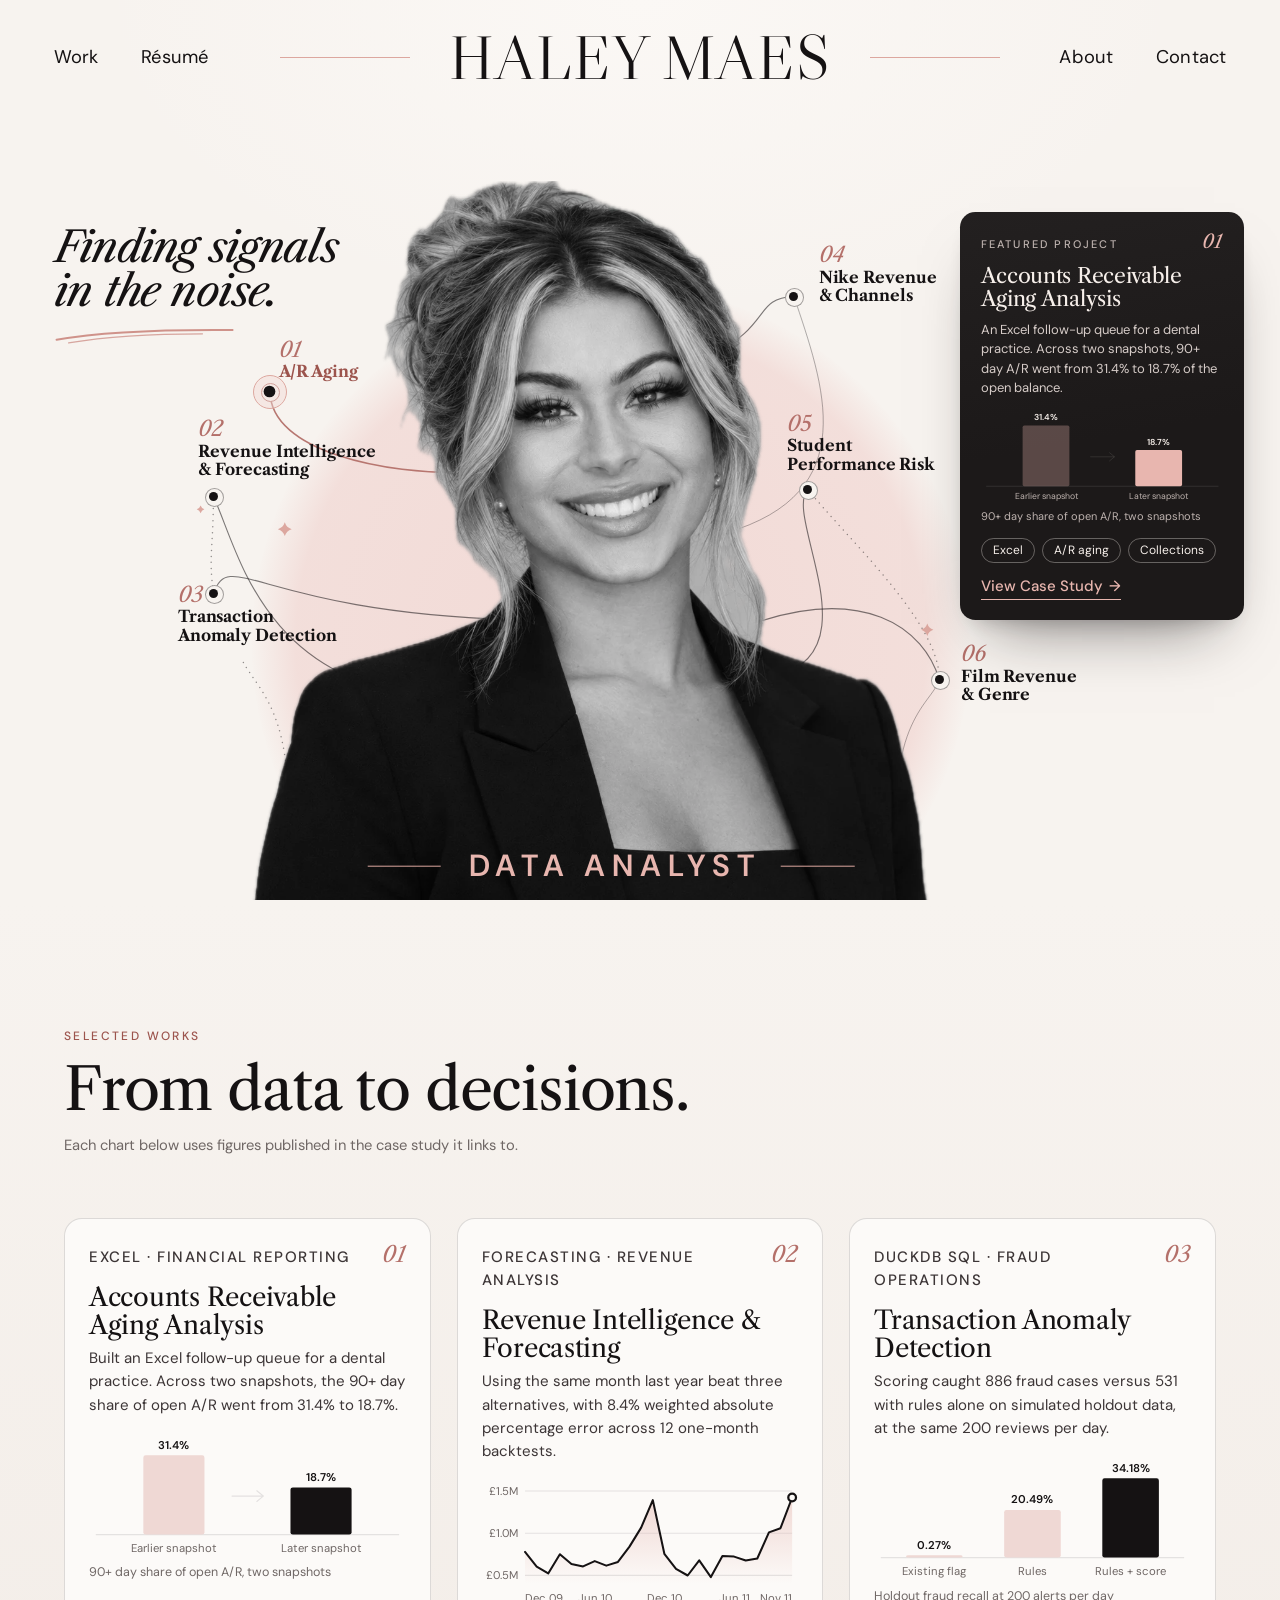
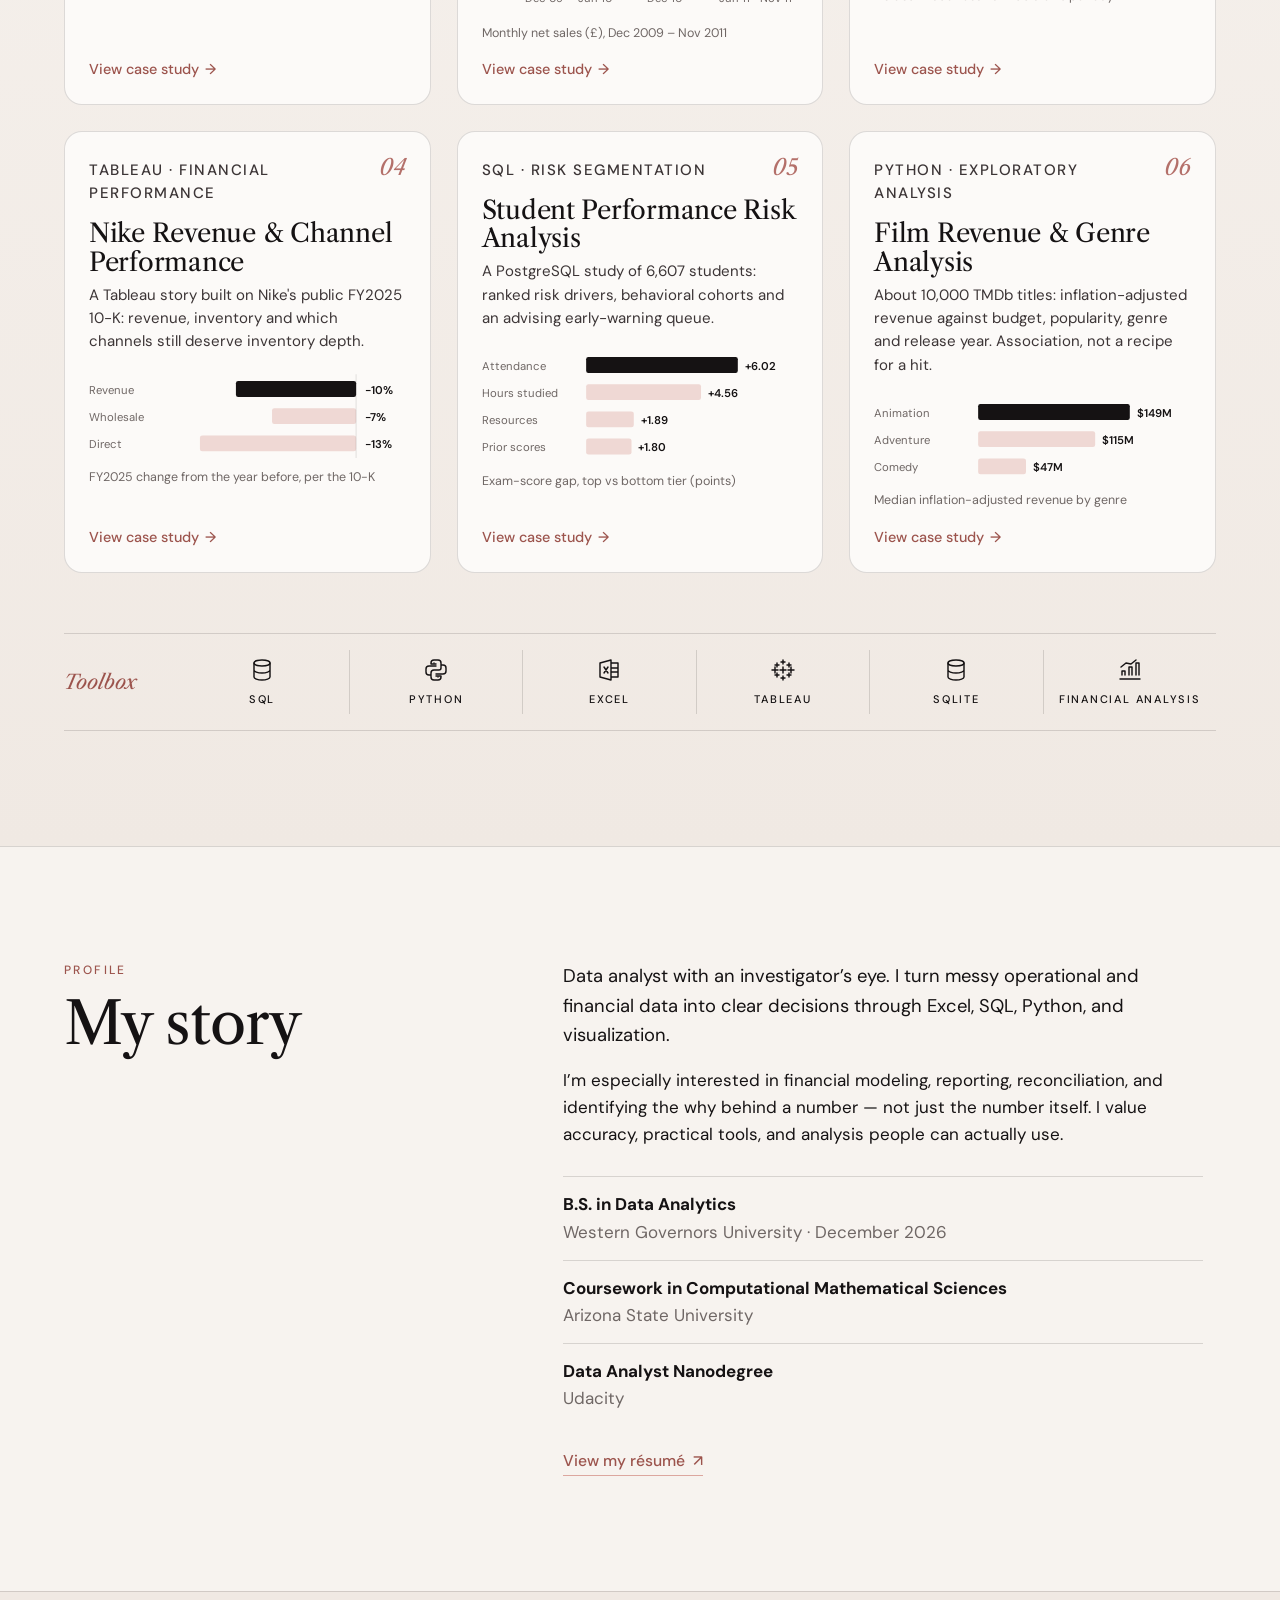
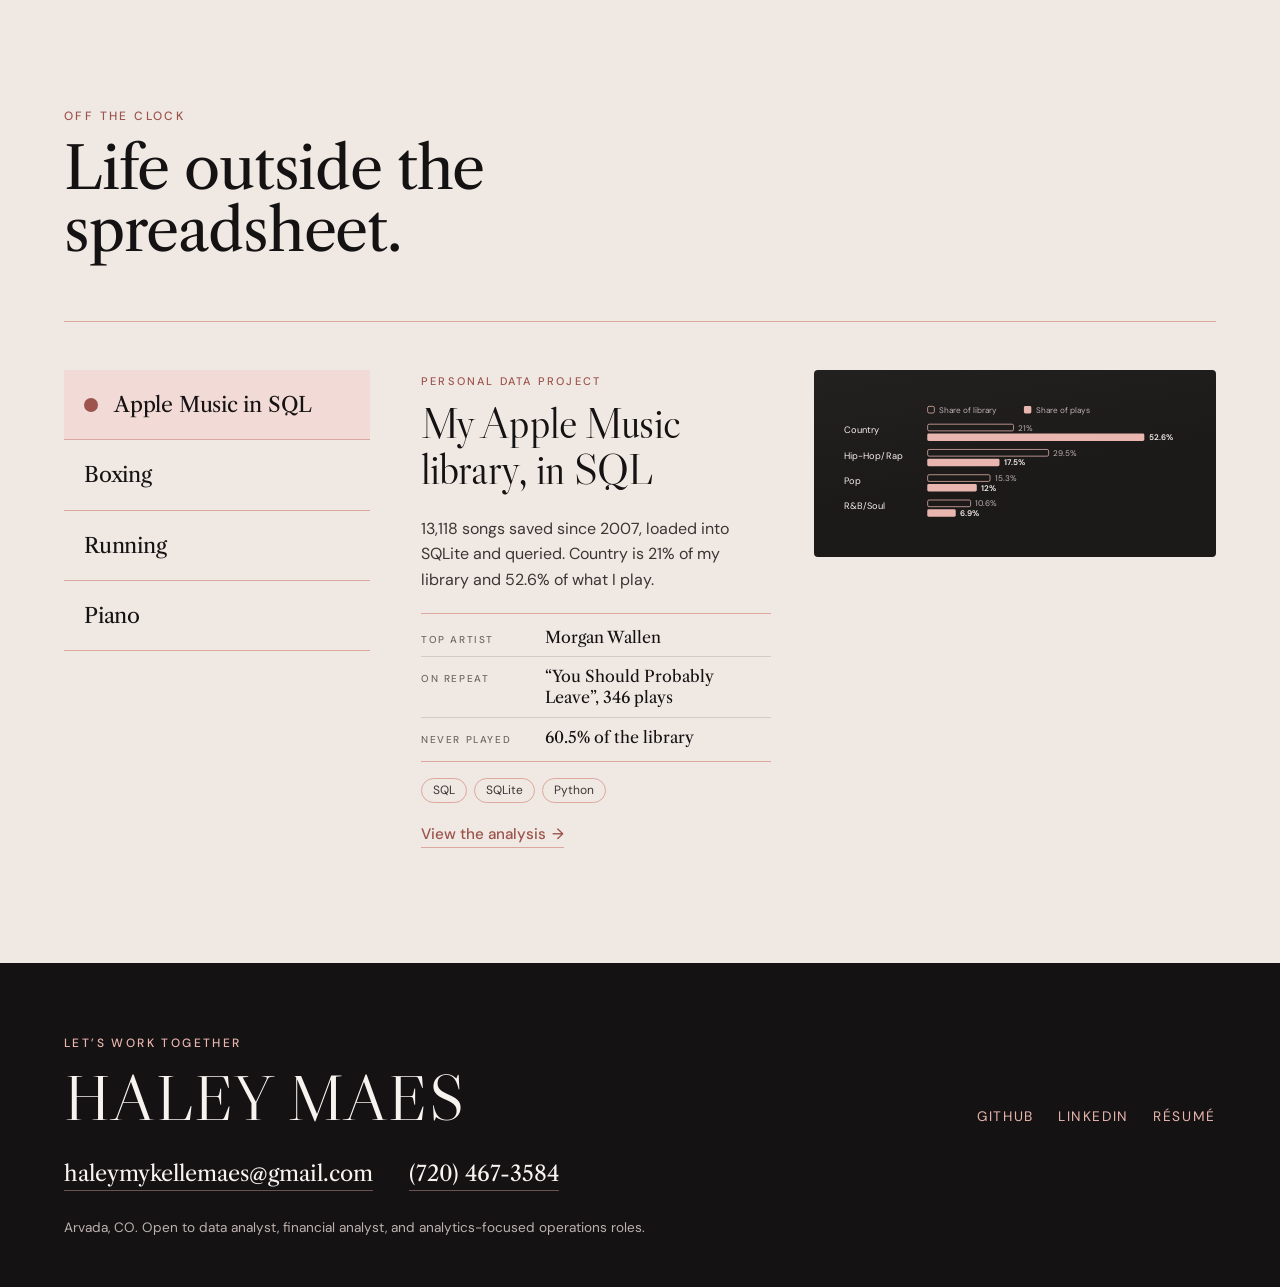
==== index.html @ 48a538aa "Renumber the case studies to match the Selected works order 01 A/R Aging, 02 Revenue Intelligence & " ====
<!DOCTYPE html>
<!-- Haley Maes — data analyst portfolio. -->
<html lang="en">
<head>
  <meta charset="utf-8" />
  <script>
    (function () {
      var root = document.documentElement;
      root.classList.add("js");
      try {
        var still = window.matchMedia("(prefers-reduced-motion: reduce)").matches;
        if (still || window.location.hash.length > 1) return;
        root.classList.add("orbit-intro");
        window.__orbitIntroFallback = window.setTimeout(function () { root.classList.remove("orbit-intro"); }, 3000);
      } catch (e) { /* no intro */ }
    })();
  </script>
  <meta name="viewport" content="width=device-width, initial-scale=1" />
  <title>Haley Maes | Data Analyst</title>
  <meta name="description" content="Haley Maes, data analyst. Six case studies in SQL, Python, Excel and Tableau: receivables, revenue forecasting, transaction anomalies, Nike channels, student risk and film revenue." />
  <meta name="theme-color" content="#F7F3EF" />
  <link rel="icon" href="assets/favicon.svg" type="image/svg+xml" />
  <link rel="icon" href="assets/favicon-32.png" sizes="32x32" type="image/png" />
  <link rel="apple-touch-icon" href="assets/apple-touch-icon.png" />
  <link rel="preconnect" href="https://fonts.googleapis.com" />
  <link rel="preconnect" href="https://fonts.gstatic.com" crossorigin />
  <link rel="stylesheet" href="https://fonts.googleapis.com/css2?family=DM+Sans:opsz,wght@9..40,400;9..40,500;9..40,600&family=Libre+Caslon+Display&family=Libre+Caslon+Text:ital,wght@0,400;0,700;1,400&display=swap" />
  <link rel="preload" as="image" href="assets/haley-headshot.webp" fetchpriority="high" />
  <link rel="stylesheet" href="orbit.css" />
</head>
<body class="orbit-page">
  <a class="skip" href="#work">Skip to work</a>

  <header class="hero" id="top" data-hero>
    <nav class="masthead" aria-label="Primary" data-intro="nav">
      <ul class="masthead__links">
        <li><a href="#work">Work</a></li>
        <li><a href="assets/Haley-Maes-Resume.pdf" target="_blank" rel="noopener">Résumé<span class="orbit-sr"> (PDF, opens in a new tab)</span></a></li>
      </ul>
      <span class="masthead__rule" aria-hidden="true"></span>
      <h1 class="masthead__name"><a href="#top">Haley Maes</a></h1>
      <span class="masthead__rule" aria-hidden="true"></span>
      <ul class="masthead__links masthead__links--end">
        <li><a href="#about">About</a></li>
        <li><a href="#contact">Contact</a></li>
      </ul>
    </nav>

    <p class="headline" data-intro="headline">
      <span>Finding signals</span>
      <span>in the noise.</span>
      <svg class="headline__swash" viewBox="0 0 240 28" aria-hidden="true" focusable="false">
        <path d="M2 21C52 12 118 7 236 8" />
        <path d="M18 25C78 15 140 13 196 13" />
      </svg>
    </p>

    <svg class="orbit-lines" data-orbit-lines aria-hidden="true" focusable="false"></svg>

    <div class="stage" data-stage>
      <span class="stage__disc" aria-hidden="true" data-intro="disc"></span>
      <img class="stage__portrait" src="assets/haley-headshot.webp" width="1114" height="1353" alt="Haley Maes, smiling, in a black blazer, black-and-white portrait" fetchpriority="high" decoding="async" data-intro="portrait" />
      <p class="stage__role" data-intro="role"><span aria-hidden="true"></span>Data Analyst<span aria-hidden="true"></span></p>
    </div>

    <section class="orbit" aria-label="Case studies" data-orbit>
      <p class="orbit__head" aria-hidden="true">Six case studies</p>
      <ol class="orbit__nodes" data-orbit-nodes></ol>
      <article class="card" id="orbit-card" data-card aria-labelledby="orbit-card-title" data-intro="card"></article>
      <p class="orbit-sr" role="status" data-orbit-status></p>
    </section>
  </header>

  <main>
    <section class="work" id="work" aria-labelledby="work-title">
      <div class="wrap">
        <header class="section-head">
          <p class="eyebrow">Selected works</p>
          <h2 id="work-title">From data to decisions.</h2>
          <p class="section-note">Each chart below uses figures published in the case study it links to.</p>
        </header>
        <ol class="work-grid" data-work></ol>
        <div class="toolbox">
          <p class="toolbox__label" id="toolbox-title">Toolbox</p>
          <ul class="toolbox__list" aria-labelledby="toolbox-title">
          <li><svg viewBox="0 0 24 24" aria-hidden="true"><ellipse cx="12" cy="5" rx="8" ry="3"/><path d="M4 5v14c0 1.65 3.6 3 8 3s8-1.35 8-3V5M4 12c0 1.65 3.6 3 8 3s8-1.35 8-3"/></svg><span>SQL</span></li>
          <li><svg viewBox="0 0 24 24" aria-hidden="true"><path d="M12 6H7V5a3 3 0 0 1 3-3h4a3 3 0 0 1 3 3v5a2 2 0 0 1-2 2h-5a3 3 0 0 0-3 3v2H5a3 3 0 0 1-3-3v-3a3 3 0 0 1 3-3h7m0 10h5v1a3 3 0 0 1-3 3h-4a3 3 0 0 1-3-3v-4m10-8h2a3 3 0 0 1 3 3v3a3 3 0 0 1-3 3h-7"/><path d="M10 5h.01M14 19h.01"/></svg><span>Python</span></li>
          <li><svg viewBox="0 0 24 24" aria-hidden="true"><path d="M3 5l11-3v20L3 19zM14 5h7v14h-7M14 10h7m-7 4h7M7 9l4 6m0-6-4 6"/></svg><span>Excel</span></li>
          <li><svg viewBox="0 0 24 24" aria-hidden="true"><path d="M12 2v4m-2-2h4m-2 5v6m-3-3h6m-3 6v4m-2-2h4M4 9v6m-3-3h6m13-3v6m-3-3h6M6 5v4M4 7h4m10-2v4m-2-2h4M6 15v4m-2-2h4m10-2v4m-2-2h4"/></svg><span>Tableau</span></li>
          <li><svg viewBox="0 0 24 24" aria-hidden="true"><ellipse cx="12" cy="5" rx="8" ry="3"/><path d="M4 5v14c0 1.65 3.6 3 8 3s8-1.35 8-3V5M4 12c0 1.65 3.6 3 8 3s8-1.35 8-3"/></svg><span>SQLite</span></li>
          <li><svg viewBox="0 0 24 24" aria-hidden="true"><path d="M2 21h20M4 17v-4h3v4m4 0V9h3v8m4 0V5h3v12M3 9l5-4 5 1 5-4"/></svg><span>Financial Analysis</span></li>
          </ul>
        </div>
      </div>
    </section>

    <section class="about" id="about" aria-labelledby="about-title">
      <div class="wrap about__grid">
        <div>
          <p class="eyebrow">Profile</p>
          <h2 id="about-title">My story</h2>
        </div>
        <div class="prose">
          <p class="lede">Data analyst with an investigator’s eye. I turn messy operational and financial data into clear decisions through Excel, SQL, Python, and visualization.</p>
          <p>I’m especially interested in financial modeling, reporting, reconciliation, and identifying the why behind a number — not just the number itself. I value accuracy, practical tools, and analysis people can actually use.</p>
          <ul class="edu">
            <li><strong>B.S. in Data Analytics</strong><span>Western Governors University · December 2026</span></li>
            <li><strong>Coursework in Computational Mathematical Sciences</strong><span>Arizona State University</span></li>
            <li><strong>Data Analyst Nanodegree</strong><span>Udacity</span></li>
          </ul>
          <a class="resume-link" href="assets/Haley-Maes-Resume.pdf" target="_blank" rel="noopener">View my résumé <span aria-hidden="true">↗</span><span class="orbit-sr"> (PDF, opens in a new tab)</span></a>
        </div>
      </div>
    </section>
    <section class="clock" id="off-the-clock" aria-labelledby="clock-title">
      <div class="wrap">
        <header class="section-head">
          <p class="eyebrow">Off the clock</p>
          <h2 id="clock-title">Life outside the spreadsheet.</h2>
        </header>
        <!-- Off the clock: the list on the left picks the panel (text in the middle, picture on the right); off-the-clock.js.
             Without JavaScript the list is hidden and all four panels show in turn. -->
        <div class="otc" data-otc>
          <div class="otc__tabs" role="tablist" aria-label="Off the clock" aria-orientation="vertical">
            <button class="otc__tab" type="button" role="tab" id="otc-tab-music" aria-controls="otc-music" aria-selected="true">Apple Music in SQL</button>
            <button class="otc__tab" type="button" role="tab" id="otc-tab-boxing" aria-controls="otc-boxing" aria-selected="false" tabindex="-1">Boxing</button>
            <button class="otc__tab" type="button" role="tab" id="otc-tab-running" aria-controls="otc-running" aria-selected="false" tabindex="-1">Running</button>
            <button class="otc__tab" type="button" role="tab" id="otc-tab-piano" aria-controls="otc-piano" aria-selected="false" tabindex="-1">Piano</button>
          </div>

          <!-- The Apple Music project: figures from music/music-data.js, drawn by music/music.js. -->
          <section class="otc__panel is-active" id="otc-music" role="tabpanel" aria-labelledby="otc-tab-music" data-music-card>
            <div class="otc__text">
              <p class="otc__kicker">Personal data project</p>
              <h3 class="otc__title otc__title--long">My Apple Music library, in SQL</h3>
              <p class="otc__body otc__body--small" data-music-desc></p>
              <dl class="otc__stats" data-music-stats></dl>
              <ul class="otc__tools" aria-label="Tools"><li>SQL</li><li>SQLite</li><li>Python</li></ul>
              <a class="otc__link" href="music/">View the analysis<span aria-hidden="true">→</span></a>
            </div>
            <figure class="otc__media otc__media--chart viz" data-music-chart></figure>
          </section>

          <section class="otc__panel" id="otc-boxing" role="tabpanel" aria-labelledby="otc-tab-boxing" tabindex="0">
            <div class="otc__text">
              <h3 class="otc__title">Boxing</h3>
              <p class="otc__body">I started boxing on weekends with my godfather. It took me a while to get into it, and the pink gloves may have had something to do with why I fell in love with it.</p>
            </div>
            <div class="otc__media"><img src="assets/off-the-clock/gloves.webp" width="630" height="640" alt="A pair of hot-pink boxing gloves" loading="lazy" decoding="async" /></div>
          </section>

          <section class="otc__panel" id="otc-running" role="tabpanel" aria-labelledby="otc-tab-running" tabindex="0">
            <div class="otc__text">
              <h3 class="otc__title">Running</h3>
              <p class="otc__body">I ran track in high school and took up long-distance running this summer. A pair of very pink running shoes gave me a little extra motivation to get out the door.</p>
            </div>
            <div class="otc__media"><img src="assets/off-the-clock/shoes.webp" width="900" height="467" alt="A hot-pink running shoe" loading="lazy" decoding="async" /></div>
          </section>

          <section class="otc__panel" id="otc-piano" role="tabpanel" aria-labelledby="otc-tab-piano" tabindex="0">
            <div class="otc__text">
              <h3 class="otc__title">Piano</h3>
              <p class="otc__body">I learned piano by ear as a kid. Now I’m back at the keys, learning to read sheet music one measure at a time.</p>
            </div>
            <div class="otc__media otc__media--icon"><svg class="piano" viewBox="0 0 162 100" aria-hidden="true" focusable="false"><rect class="piano__case" x="0" y="0" width="162" height="13" rx="3"/><rect class="piano__felt" x="1" y="10.5" width="160" height="2.5"/><rect class="key key--w" x="1" y="12" width="20" height="86" rx="2.5"/><rect class="key key--w" x="21" y="12" width="20" height="86" rx="2.5"/><rect class="key key--w" x="41" y="12" width="20" height="86" rx="2.5"/><rect class="key key--w" x="61" y="12" width="20" height="86" rx="2.5"/><rect class="key key--w" x="81" y="12" width="20" height="86" rx="2.5"/><rect class="key key--w" x="101" y="12" width="20" height="86" rx="2.5"/><rect class="key key--w" x="121" y="12" width="20" height="86" rx="2.5"/><rect class="key key--w" x="141" y="12" width="20" height="86" rx="2.5"/><rect class="key key--b" x="15" y="12" width="12" height="54" rx="1.8"/><rect class="key key--b" x="35" y="12" width="12" height="54" rx="1.8"/><rect class="key key--b" x="75" y="12" width="12" height="54" rx="1.8"/><rect class="key key--b" x="95" y="12" width="12" height="54" rx="1.8"/><rect class="key key--b" x="115" y="12" width="12" height="54" rx="1.8"/></svg><span class="otc__note">(unavailable in pink)</span></div>
          </section>
        </div>
      </div>
    </section>
  </main>

  <footer class="footer" id="contact">
    <div class="wrap">
      <p class="eyebrow">Let’s work together</p>
      <div class="footer__grid">
        <p class="footer__name">Haley Maes</p>
        <ul class="footer__links">
          <li><a href="https://github.com/haleymaes" target="_blank" rel="noopener noreferrer">GitHub</a></li>
          <li><a href="https://www.linkedin.com/in/haleymmaes" target="_blank" rel="noopener noreferrer">LinkedIn</a></li>
          <li><a href="assets/Haley-Maes-Resume.pdf" target="_blank" rel="noopener">Résumé<span class="orbit-sr"> (PDF)</span></a></li>
        </ul>
      </div>
      <ul class="footer__contact">
        <li><a href="mailto:haleymykellemaes@gmail.com">haleymykellemaes@gmail.com</a></li>
        <li><a href="tel:+17204673584">(720) 467-3584</a></li>
      </ul>
      <p class="fine">Arvada, CO. Open to data analyst, financial analyst, and analytics-focused operations roles.</p>
    </div>
  </footer>

  <script src="music/music-data.js"></script>
  <script src="music/music.js"></script>
  <script src="projects.js"></script>
  <script src="orbit.js"></script>
  <script src="off-the-clock.js"></script>
</body>
</html>
---- orbit.css ----
/*
 * Editorial orbit homepage (preview).
 *
 * Desktop composition is laid out on an artboard in the reference's proportions
 * (1672 x 941 units). orbit.js sets three variables on the hero:
 *   --s   artboard scale (px per unit)    --ox / --oy   artboard offset (px)
 * and places the nodes, curves and card from the same units. Below 1100px, or on
 * upright screens, the page stacks: name, headline, portrait, studies, card.
 *
 *   1. Tokens and base        4. Project card
 *   2. Hero (desktop)         5. Stacked layout
 *   3. Nodes and curves       6. Work, about, footer
 */

/* ----- 1. Tokens and base ----- */

:root {
  --paper: #F7F3EF;
  --paper-2: #F0E9E3;
  --ink: #151213;
  --ink-2: #3C3536;
  --ink-3: #6F6765;
  --rule: rgba(21, 18, 19, 0.14);
  --blush: #F2DAD6;          /* the disc behind the portrait */
  --blush-line: #DCA79F;     /* hairlines, swash, sparkles */
  --rose: #B4706A;           /* large italic numbers (3:1 on paper) */
  --rose-ink: #9C544D;       /* small accent text (4.5:1 on paper) */
  --card: #1C1919;
  --card-ink: #F6EFEA;
  --card-muted: #BDB2AE;
  --card-rule: rgba(246, 239, 234, 0.16);
  --card-rose: #E8B6AF;
  --shadow: 0 34px 60px -30px rgba(21, 18, 19, 0.55), 0 10px 24px -14px rgba(21, 18, 19, 0.3);
  --serif: "Libre Caslon Text", Georgia, "Times New Roman", serif;
  --display: "Libre Caslon Display", "Libre Caslon Text", Georgia, serif;
  --sans: "DM Sans", "Helvetica Neue", Arial, sans-serif;
  --ease: cubic-bezier(.2, .8, .2, 1);
}

* { box-sizing: border-box; }
html { scroll-behavior: smooth; }
body.orbit-page {
  margin: 0;
  overflow-x: clip;
  background: var(--paper);
  color: var(--ink);
  font: 400 17px/1.6 var(--sans);
  -webkit-font-smoothing: antialiased;
}
img, svg { max-width: 100%; }
button { font: inherit; }
p { margin: 0; }
a { color: inherit; }
:focus-visible { outline: 2px solid var(--ink); outline-offset: 3px; }

.skip {
  position: absolute;
  left: 16px;
  top: -60px;
  z-index: 50;
  padding: 8px 14px;
  background: var(--ink);
  color: var(--paper);
  text-decoration: none;
}
.skip:focus { top: 12px; }
.orbit-sr {
  position: absolute;
  width: 1px;
  height: 1px;
  overflow: hidden;
  clip-path: inset(50%);
}

/* ----- 2. Hero (desktop artboard) ----- */

.hero {
  --s: 0.86;
  --ox: 0px;
  --oy: 90px;
  --u: calc(var(--s) * 1px);   /* one artboard unit */
  position: relative;
  height: clamp(620px, 100svh, 1150px);
  overflow: hidden;
  background:
    radial-gradient(ellipse 60% 50% at 50% 0%, #FBF8F5, transparent 70%),
    var(--paper);
  isolation: isolate;
}

.masthead {
  position: absolute;
  inset: 0 0 auto;
  z-index: 8;
  display: grid;
  grid-template-columns: minmax(0, 1fr) auto minmax(0, 1fr);
  align-items: center;
  height: calc(150 * var(--u));
  padding: 0 calc(var(--ox) + 70 * var(--u));
}
.masthead__links {
  display: flex;
  gap: calc(56 * var(--u));
  margin: 0;
  padding: 0;
  list-style: none;
}
.masthead__links--end { grid-column: 3; justify-self: end; }
.masthead__links a, .masthead__name a {
  color: var(--ink);
  text-decoration: none;
}
.masthead__links a {
  position: relative;
  font: 400 max(15px, calc(24 * var(--u)))/1 var(--sans);
  letter-spacing: 0.01em;
}
.masthead__links a::after {
  content: "";
  position: absolute;
  left: 0;
  right: 0;
  bottom: -6px;
  height: 1px;
  background: var(--blush-line);
  transform: scaleX(0);
  transform-origin: 0 50%;
  transition: transform 0.3s var(--ease);
}
.masthead__links a:hover::after, .masthead__links a:focus-visible::after { transform: scaleX(1); }
.masthead__rule {
  position: absolute;
  top: 50%;
  width: calc(170 * var(--u));
  height: 1px;
  background: var(--blush-line);
}
.masthead__rule:first-of-type { right: calc(50% + 300 * var(--u)); }
.masthead__rule:last-of-type { left: calc(50% + 300 * var(--u)); }
.masthead__name {
  grid-column: 2;
  margin: 0;
  font: 400 max(40px, calc(80 * var(--u)))/1 var(--display);
  letter-spacing: 0.015em;
  text-transform: uppercase;
  white-space: nowrap;
}

.headline {
  position: absolute;
  z-index: 6;
  left: calc(var(--ox) + 72 * var(--u));
  top: calc(var(--oy) + 176 * var(--u));
  font: italic 400 max(34px, calc(56 * var(--u)))/1.04 var(--serif);
  letter-spacing: -0.02em;
  pointer-events: none;   /* its box overlaps node 01's dot; it is not interactive */
}
.headline > span { display: block; }
.headline__swash {
  display: block;
  width: calc(236 * var(--u));
  height: auto;
  margin-top: calc(14 * var(--u));
  overflow: visible;
}
.headline__swash path { fill: none; stroke: #CF928A; stroke-width: 2.6; stroke-linecap: round; }
.headline__swash path + path { stroke-width: 1.6; opacity: 0.8; }

/* The portrait's box on the artboard: the photo is 501.6 x 856 units, hair at y 125. */
.stage {
  position: absolute;
  left: var(--stage-x, calc(var(--ox) + 547 * var(--u)));
  top: var(--stage-y, calc(var(--oy) + 85 * var(--u)));
  width: var(--stage-w, calc(501.6 * var(--u)));
  height: var(--stage-h, calc(856 * var(--u)));
}
.stage__disc {
  position: absolute;
  z-index: 1;
  left: 52.5%;
  top: 55%;
  width: 104%;
  aspect-ratio: 1;
  border-radius: 50%;
  transform: translate(-50%, -50%);
  background: radial-gradient(circle, var(--blush) 0%, color-mix(in srgb, var(--blush) 82%, var(--paper)) 62%, color-mix(in srgb, var(--blush) 0%, transparent) 71%);
  pointer-events: none;
}
.stage__portrait {
  position: absolute;
  z-index: 3;
  inset: 0;
  display: block;
  width: 100%;
  height: 100%;
  object-fit: cover;
  object-position: 50% 0;
  pointer-events: none;
}
.stage__role {
  position: absolute;
  z-index: 4;
  left: 52.5%;
  top: 81.6%;
  display: flex;
  align-items: center;
  gap: 0.9em;
  transform: translate(-50%, -50%);
  font: 600 max(16px, calc(40 * var(--u)))/1 var(--sans);
  letter-spacing: 0.22em;
  text-transform: uppercase;
  white-space: nowrap;
  color: var(--card-rose);
  pointer-events: none;
}
.stage__role span { width: calc(96 * var(--u)); height: 1px; background: var(--blush-line); }
.stage__role span:last-child { margin-left: -0.24em; }

/* ----- 3. Nodes and curves ----- */

.orbit-lines {
  position: absolute;
  inset: 0;
  z-index: 2;
  width: 100%;
  height: 100%;
  overflow: visible;
  pointer-events: none;
}
.curve { fill: none; stroke: var(--ink); stroke-width: 1.1; stroke-linecap: round; stroke-opacity: 0.55; transition: stroke 0.3s ease, stroke-opacity 0.3s ease, stroke-width 0.3s ease; }
.curve--soft { stroke-opacity: 0.32; stroke-width: 1; }
.curve--dotted { stroke-width: 1.5; stroke-dasharray: 0 6; stroke-opacity: 0.45; }
.curve--blush { stroke: var(--blush-line); stroke-opacity: 0.9; }
.curve-flow { fill: none; stroke: var(--rose); stroke-width: 2; stroke-linecap: round; opacity: 0; }
.sparkle { fill: var(--blush-line); }
.orbit-lines.is-engaged .curve:not(.is-on) { stroke-opacity: 0.16; }
.orbit-lines .curve.is-on { stroke: var(--rose); stroke-opacity: 0.95; stroke-width: 1.6; }
.orbit-lines .curve--dotted.is-on { stroke-width: 2; }

.orbit {
  position: absolute;
  inset: 0;
  z-index: 5;
  pointer-events: none;
}
.orbit__head { display: none; }
.orbit__nodes { margin: 0; padding: 0; list-style: none; }

.node {
  position: absolute;
  left: 0;
  top: 0;
  display: grid;
  justify-items: start;
  margin: 0;
  padding: 2px 4px;
  border: 0;
  background: none;
  color: var(--ink);
  text-align: left;
  cursor: pointer;
  pointer-events: auto;
  transition: opacity 0.3s ease;
  -webkit-tap-highlight-color: transparent;
}
.node__num { font: italic 400 max(19px, calc(28 * var(--u)))/1.15 var(--serif); color: var(--rose); }
.node__title { font: 700 max(14px, calc(21 * var(--u)))/1.16 var(--serif); letter-spacing: -0.005em; transition: color 0.3s ease; }
.node__title span { display: block; white-space: nowrap; }
.node__dot {
  position: absolute;
  left: var(--dot-x, 0px);
  top: var(--dot-y, 0px);
  width: 30px;
  height: 30px;
  margin: -15px 0 0 -15px;
  border-radius: 50%;
}
.node__dot::before, .node__dot::after, .node__halo { content: ""; position: absolute; left: 50%; top: 50%; border-radius: 50%; }
.node__dot::before { width: 17px; height: 17px; margin: -8.5px; border: 1px solid rgba(21, 18, 19, 0.38); background: var(--paper); transition: border-color 0.3s ease; }
.node__dot::after { width: 9px; height: 9px; margin: -4.5px; background: var(--ink); transition: transform 0.3s var(--ease); }
.node__halo {
  width: 34px;
  height: 34px;
  margin: -17px;
  border: 1.5px solid var(--blush-line);
  background: color-mix(in srgb, var(--blush) 45%, transparent);
  opacity: 0;
  transform: scale(0.5);
  transition: opacity 0.35s ease, transform 0.45s var(--ease);
}
.orbit.is-engaged .node:not(.is-active) { opacity: 0.5; }
.node.is-active .node__title { color: var(--rose-ink); }
.node.is-active .node__dot::after { transform: scale(1.3); }
.node.is-active .node__dot::before { border-color: var(--rose); }
.node.is-active .node__halo { opacity: 1; transform: scale(1); }
.node:focus-visible { outline: none; }
.node:focus-visible .node__title { text-decoration: underline; text-decoration-thickness: 1px; text-underline-offset: 4px; }
.node:focus-visible .node__dot::before { outline: 2px solid var(--ink); outline-offset: 3px; }

/* ----- 4. Project card ----- */

.card {
  position: absolute;
  left: 0;
  top: 0;
  width: max(284px, calc(345 * var(--u)));
  padding: max(20px, calc(26 * var(--u))) max(20px, calc(27 * var(--u))) max(20px, calc(25 * var(--u)));
  border-radius: max(14px, calc(20 * var(--u)));
  background: linear-gradient(170deg, #232020, var(--card) 55%);
  color: var(--card-ink);
  box-shadow: var(--shadow);
  pointer-events: auto;
  transition: transform 0.35s var(--ease), box-shadow 0.35s ease;
}
.card:hover { transform: translateY(-3px); box-shadow: 0 40px 70px -32px rgba(21, 18, 19, 0.6), 0 12px 26px -14px rgba(21, 18, 19, 0.32); }
.card { display: flex; flex-direction: column; }
.card__body { display: flex; flex: 1; flex-direction: column; }
.card__body > * { flex: none; }
.card__top { display: flex; justify-content: space-between; align-items: baseline; gap: 12px; }
.card__label { font: 500 11px/1.3 var(--sans); letter-spacing: 0.2em; text-transform: uppercase; color: var(--card-muted); }
.card__num { font: italic 400 19px/1 var(--serif); color: var(--card-rose); }
.card__title { margin: 12px 0 0; font: 400 max(21px, calc(27 * var(--u)))/1.12 var(--serif); letter-spacing: -0.015em; min-height: 2.24em; text-wrap: balance; }
.card__desc { margin-top: 9px; font: 400 13px/1.5 var(--sans); color: #D6CCC8; min-height: 4.5em; }
.card__viz { margin-top: 12px; }
.card__viz svg { display: block; width: 100%; height: auto; overflow: visible; }
.card__caption { margin-top: 6px; font: 400 11px/1.4 var(--sans); color: var(--card-muted); }
.card__tools { display: flex; flex-wrap: wrap; gap: 7px; margin: auto 0 0; padding-top: 12px; padding: 0; list-style: none; }
.card__tools li { padding: 4px 11px; border: 1px solid rgba(246, 239, 234, 0.34); border-radius: 999px; font: 400 12px/1.3 var(--sans); }
.card__link {
  align-self: flex-start;
  margin-top: 14px;
  padding-bottom: 4px;
  border-bottom: 1px solid var(--card-rose);
  color: var(--card-rose);
  font: 500 15px/1.2 var(--sans);
  text-decoration: none;
}
.card__link span { display: inline-block; margin-left: 6px; transition: transform 0.3s var(--ease); }
.card:hover .card__link span, .card__link:focus-visible span { transform: translateX(4px); }
/* The whole card opens the case study. */
.card__link::after { content: ""; position: absolute; inset: 0; border-radius: inherit; }
.card__link:focus-visible { outline: none; }
.card:has(.card__link:focus-visible) { outline: 2px solid var(--ink); outline-offset: 4px; }

/* Charts (card: dark; work section: light) */
.viz text { font: 400 10px var(--sans); fill: var(--viz-muted); }
.viz .viz-value { font-weight: 600; fill: var(--viz-ink); }
.viz .viz-grid { stroke: var(--viz-grid); stroke-width: 1; }
.viz .viz-bar { fill: var(--viz-bar); }
.viz .viz-bar--hi { fill: var(--viz-hi); }
.viz .viz-line { fill: none; stroke: var(--viz-line); stroke-width: 1.8; stroke-linejoin: round; stroke-linecap: round; }
.viz .viz-end { fill: var(--viz-dot); stroke: var(--viz-line); stroke-width: 2; }
/* Charts use the page's three colours only: ink, ivory and blush. */
.card .viz { --viz-ink: var(--card-ink); --viz-muted: var(--card-muted); --viz-grid: rgba(246, 239, 234, 0.12); --viz-bar: rgba(232, 182, 175, 0.3); --viz-hi: var(--card-rose); --viz-area: var(--card-rose); --viz-line: var(--card-rose); --viz-dot: var(--card-ink); }

/* ----- 5. Stacked layout: phones, upright tablets, narrow windows ----- */

@media (max-width: 1239px), (max-aspect-ratio: 13/10) {
  .hero {
    --s: 0.6;
    --u: 0.6px;
    height: auto;
    padding-bottom: 24px;
    display: flex;
    flex-direction: column;
  }
  .masthead {
    position: relative;
    grid-template-columns: 1fr 1fr;
    grid-template-areas: "name name" "left right";
    row-gap: 14px;
    column-gap: 28px;
    height: auto;
    padding: 26px 22px 0;
  }
  .masthead__name { grid-area: name; justify-self: center; font-size: clamp(2.3rem, 10vw, 3.6rem); }
  .masthead__links { grid-area: left; justify-self: end; gap: 28px; }
  .masthead__links--end { grid-area: right; justify-self: start; grid-column: auto; }
  .masthead__links a { font-size: 15px; }
  .masthead__rule { display: none; }

  .headline {
    position: relative;
    left: auto;
    top: auto;
    margin: 30px 22px 0;
    font-size: clamp(2.2rem, 9.4vw, 3.4rem);
  }
  .headline__swash { width: clamp(150px, 45vw, 236px); margin-top: 10px; }

  .orbit-lines { display: none; }

  .stage {
    position: relative;
    left: auto;
    top: auto;
    width: min(86vw, 520px);
    max-width: none;
    height: auto;
    aspect-ratio: 1114 / 1157;
    margin: 6px auto 0;
  }
  .stage__disc { width: 100%; top: 52%; }
  .stage__portrait { height: 100%; }
  .stage__role { top: 95.3%; font-size: clamp(16px, 4.9vw, 24px); }
  .stage__role span { width: clamp(28px, 9vw, 56px); }

  /* The six studies are listed once, in Selected works, so the orbit list and card are dropped here. */
  .orbit { display: none; }
}

/* ----- 6. Work, about, footer ----- */

.wrap { width: min(1240px, calc(100% - 2 * clamp(22px, 5vw, 72px))); margin: 0 auto; }
.eyebrow { margin: 0 0 14px; font: 500 12px/1.4 var(--sans); letter-spacing: 0.2em; text-transform: uppercase; color: var(--rose-ink); }
h2 { margin: 0; font: 400 clamp(2.4rem, 4.6vw, 4rem)/1.04 var(--serif); letter-spacing: -0.02em; }

.work { padding: clamp(80px, 10vw, 140px) 0 clamp(72px, 9vw, 120px); background: linear-gradient(180deg, var(--paper), var(--paper-2)); }
.section-head { max-width: 40rem; margin-bottom: clamp(36px, 5vw, 60px); }
.section-note { margin-top: 14px; font-size: 0.92rem; color: var(--ink-3); }
/* Toolbox: the same tools and icons as the live homepage's strip. */
.toolbox { display: grid; grid-template-columns: auto minmax(0, 1fr); align-items: center; gap: clamp(16px, 3vw, 40px); margin: clamp(36px, 5vw, 60px) 0 0; border-block: 1px solid var(--rule); }
.toolbox__label { font: italic 400 1.25rem/1 var(--serif); color: var(--rose-ink); }
.toolbox__list { display: grid; grid-template-columns: repeat(6, minmax(0, 1fr)); margin: 0; padding: 16px 0; list-style: none; }
.toolbox__list li {
  display: grid;
  justify-items: center;
  align-content: center;
  gap: 10px;
  min-height: 64px;
  padding: 4px 8px;
  font: 500 11px/1.35 var(--sans);
  letter-spacing: 0.16em;
  text-align: center;
  text-transform: uppercase;
  color: var(--ink);
}
.toolbox__list li + li { border-inline-start: 1px solid var(--rule); }
.toolbox__list svg { width: 24px; height: 24px; fill: none; stroke: currentColor; stroke-width: 1.45; stroke-linecap: round; stroke-linejoin: round; }
@media (max-width: 760px) {
  .toolbox { grid-template-columns: minmax(0, 1fr); gap: 0; padding-top: 16px; }
  .toolbox__list { grid-template-columns: repeat(3, minmax(0, 1fr)); row-gap: 14px; }
  .toolbox__list li:nth-child(4) { border-inline-start: 0; }
}

.work-grid { display: grid; grid-template-columns: repeat(3, minmax(0, 1fr)); gap: clamp(16px, 2vw, 26px); margin: 0; padding: 0; list-style: none; }
.work-card a {
  position: relative;
  display: flex;
  flex-direction: column;
  height: 100%;
  padding: 24px 24px 26px;
  border: 1px solid var(--rule);
  border-radius: 18px;
  background: #FCFAF8;
  color: var(--ink);
  text-decoration: none;
  transition: transform 0.35s var(--ease), box-shadow 0.35s ease, border-color 0.35s ease;
}
.work-card a:hover { transform: translateY(-4px); border-color: var(--blush-line); box-shadow: 0 28px 50px -34px rgba(21, 18, 19, 0.45); }
.work-card__top { display: flex; justify-content: space-between; align-items: baseline; gap: 12px; font: 500 10.5px/1.4 var(--sans); letter-spacing: 0.1em; text-transform: uppercase; color: var(--ink-3); }
.work-card__top > span:first-child { min-width: 0; overflow-wrap: anywhere; }   /* category labels wrap instead of being cut off */
.work-card__num { flex: none; }
.work-card__num { font: italic 400 1.4rem/1 var(--serif); letter-spacing: 0; text-transform: none; color: var(--rose); }
.work-card h3 { margin: 14px 0 8px; font: 400 1.6rem/1.1 var(--serif); letter-spacing: -0.01em; }
.work-card p { font-size: 0.94rem; line-height: 1.55; color: var(--ink-2); }
.work-card .viz { --viz-ink: var(--ink); --viz-muted: var(--ink-3); --viz-grid: rgba(21, 18, 19, 0.1); --viz-bar: #EFD8D4; --viz-hi: var(--ink); --viz-area: #E4B6AF; --viz-line: var(--ink); --viz-dot: #FCFAF8; margin-top: 18px; }
.work-card .viz svg { display: block; width: 100%; height: auto; overflow: visible; }
.work-card__caption { margin-top: 6px; font-size: 0.78rem !important; color: var(--ink-3) !important; }
.work-card__go { margin-top: auto; padding-top: 18px; font: 500 0.9rem/1.2 var(--sans); color: var(--rose-ink); }
.work-card__go span { display: inline-block; margin-left: 6px; transition: transform 0.3s var(--ease); }
.work-card a:hover .work-card__go span { transform: translateX(4px); }

.about { padding: clamp(80px, 9vw, 120px) 0; background: var(--paper); border-top: 1px solid var(--rule); }
.about__grid { display: grid; grid-template-columns: 0.8fr 1.2fr; gap: clamp(28px, 5vw, 80px); }
.prose { max-width: 40rem; }
.prose p + p { margin-top: 16px; }
.lede { font-size: 1.15rem; }
.edu { margin: 28px 0 0; padding: 0; list-style: none; }
.edu li { display: flex; flex-direction: column; padding: 14px 0; border-top: 1px solid var(--rule); }
.edu span { color: var(--ink-3); }
.resume-link {
  display: inline-block;
  margin-top: 26px;
  padding-bottom: 4px;
  border-bottom: 1px solid var(--blush-line);
  color: var(--rose-ink);
  font: 500 0.98rem/1.2 var(--sans);
  text-decoration: none;
}
.resume-link span { display: inline-block; margin-left: 4px; transition: transform 0.3s var(--ease); }
.resume-link:hover span { transform: translate(2px, -2px); }

/* Off the clock: a list of four on the left; the chosen one shows its text and picture (off-the-clock.js). */
.clock { padding: clamp(80px, 9vw, 120px) 0; background: var(--paper-2); border-top: 1px solid var(--rule); }
.otc { padding-top: clamp(28px, 4vw, 48px); border-top: 1px solid var(--blush-line); }
.otc__tabs { display: none; }                                   /* no script: every panel shows, in turn */
.otc__panel + .otc__panel { margin-top: 64px; }
.js .otc { display: grid; grid-template-columns: minmax(200px, 1fr) minmax(0, 2.6fr); gap: clamp(28px, 4vw, 64px); align-items: start; }
.js .otc__tabs { display: flex; flex-direction: column; }
.js .otc__panel:not(.is-active) { display: none; }
.js .otc__panel + .otc__panel { margin-top: 0; }
.js .otc__panel.is-active { animation: otc-in 0.45s var(--ease); }
@keyframes otc-in { from { opacity: 0; transform: translateY(8px); } }

.otc__tab {
  display: flex;
  align-items: center;
  width: 100%;
  padding: 22px 20px;
  border: 0;
  border-bottom: 1px solid var(--blush-line);
  background: transparent;
  color: var(--ink);
  font: 400 clamp(1.2rem, 1.65vw, 1.6rem)/1.2 var(--serif);
  letter-spacing: -0.01em;
  text-align: left;
  cursor: pointer;
  transition: background-color 0.3s ease, color 0.2s ease;
}
.otc__tab::before {
  content: "";
  flex: none;
  width: 0;
  height: 14px;
  border-radius: 50%;
  background: var(--rose-ink);
  transform: scale(0);
  transition: width 0.3s var(--ease), margin 0.3s var(--ease), transform 0.3s var(--ease);
}
.otc__tab:hover { color: var(--rose-ink); }
.otc__tab[aria-selected="true"] { background: var(--blush); color: var(--ink); }
.otc__tab[aria-selected="true"]::before { width: 14px; margin-right: 16px; transform: scale(1); }
.otc__tab:focus-visible { outline: 2px solid var(--ink); outline-offset: -2px; }

.otc__panel { display: grid; grid-template-columns: minmax(0, 1fr) minmax(0, 1.15fr); gap: clamp(24px, 3.4vw, 48px); align-items: start; }
.otc__panel:focus-visible { outline: 2px solid var(--ink); outline-offset: 6px; }
.otc__text { padding-top: 4px; }
.otc__kicker { margin: 0 0 12px; font: 500 11px/1.4 var(--sans); letter-spacing: 0.2em; text-transform: uppercase; color: var(--rose-ink); }
.otc__title { margin: 0 0 clamp(14px, 2vw, 24px); font: 400 clamp(3rem, 5.6vw, 5.4rem)/0.98 var(--display); letter-spacing: -0.02em; }
.otc__title--long { font-size: clamp(2.2rem, 3.4vw, 3.3rem); line-height: 1.04; }
.otc__body { font: 400 clamp(1.08rem, 1.45vw, 1.4rem)/1.5 var(--serif); color: var(--ink); }
.otc__body--small { font: 400 1rem/1.6 var(--sans); color: var(--ink-2); }
.otc__stats { margin: 20px 0 0; padding: 4px 0; border-block: 1px solid var(--blush-line); }
.otc__stats div { display: grid; grid-template-columns: 112px minmax(0, 1fr); gap: 12px; align-items: baseline; padding: 9px 0; }
.otc__stats div + div { border-top: 1px solid var(--rule); }
.otc__stats dt { font: 500 10px/1.3 var(--sans); letter-spacing: 0.16em; text-transform: uppercase; color: var(--ink-3); }
.otc__stats dd { margin: 0; font: 400 1rem/1.3 var(--serif); }
.otc__tools { display: flex; flex-wrap: wrap; gap: 7px; margin: 16px 0 0; padding: 0; list-style: none; }
.otc__tools li { padding: 4px 11px; border: 1px solid var(--blush-line); border-radius: 999px; font: 400 12px/1.3 var(--sans); color: var(--ink-2); }
.otc__link { display: inline-block; margin-top: 22px; padding-bottom: 3px; border-bottom: 1px solid var(--blush-line); font: 500 0.95rem/1.2 var(--sans); color: var(--rose-ink); text-decoration: none; }
.otc__link span { display: inline-block; margin-left: 6px; transition: transform 0.3s var(--ease); }
.otc__link:hover span, .otc__link:focus-visible span { transform: translateX(4px); }

/* The picture: the cut-out photos sit on a dusty-pink square, like the gloves on a blush blanket. */
.otc__media {
  display: grid;
  place-items: center;
  aspect-ratio: 1 / 1;
  margin: 0;
  overflow: hidden;
  border-radius: 4px;
  background: radial-gradient(120% 95% at 28% 18%, #F8E9E5 0%, #EDCDC7 52%, #DFB2AB 100%);
}
.otc__media img {
  display: block;
  width: auto;
  height: auto;
  max-width: 76%;
  max-height: 76%;
  object-fit: contain;
  filter: drop-shadow(0 26px 24px rgba(21, 18, 19, 0.22));
  transition: transform 0.6s var(--ease), filter 0.6s var(--ease);
}
/* The photos are alive: they float in when their panel opens and lift, tilt and grow a little under the pointer. */
.js .otc__panel.is-active .otc__media img { animation: otc-photo-in 0.8s var(--ease) 0.05s backwards; }
@keyframes otc-photo-in { from { opacity: 0; transform: translateY(26px) rotate(6deg) scale(0.94); } }
.otc__media:hover img { transform: translateY(-12px) rotate(-4deg) scale(1.04); filter: drop-shadow(0 40px 30px rgba(21, 18, 19, 0.26)); }
#otc-running .otc__media:hover img { transform: translateY(-14px) rotate(-7deg) scale(1.04); }   /* the shoe kicks up at the toe */

.otc__media--icon { grid-template-rows: auto auto; align-content: center; gap: 22px; }
/* Piano: every key is its own shape and presses down under the pointer (or a finger; off-the-clock.js). */
.piano { display: block; width: 70%; height: auto; overflow: visible; filter: drop-shadow(0 18px 18px rgba(21, 18, 19, 0.18)); touch-action: pan-y; }
.piano__case { fill: var(--ink); }
.piano__felt { fill: var(--rose); }
.piano .key { transform-box: fill-box; transform-origin: 50% 0; transition: transform 0.12s ease-out, fill 0.12s ease-out; }
.piano .key--w { fill: #FFFDFC; stroke: var(--ink); stroke-width: 1.2; }
.piano .key--b { fill: var(--ink); stroke: var(--ink); stroke-width: 1; }
.piano .key--w.is-down { fill: #F4D9D4; transform: translateY(1.8px) scaleY(0.985); }
.piano .key--b.is-down { fill: #4A3E3E; transform: translateY(1.6px) scaleY(0.97); }
@media (hover: hover) {
  .piano .key--w:hover { fill: #F4D9D4; transform: translateY(1.8px) scaleY(0.985); }
  .piano .key--b:hover { fill: #4A3E3E; transform: translateY(1.6px) scaleY(0.97); }
}
.otc__note { font: italic 400 clamp(1rem, 1.5vw, 1.35rem)/1 var(--serif); color: var(--rose-ink); }
/* The music chart takes the picture's place, on the hero card's dark ground. */
.otc__media--chart { aspect-ratio: auto; align-self: start; padding: clamp(22px, 2.6vw, 34px) clamp(18px, 2.4vw, 30px); background: linear-gradient(170deg, #232020, var(--card) 55%); color: var(--card-ink); }
.otc__media--chart svg { display: block; width: 100%; height: auto; overflow: visible; }
.otc__media--chart.viz { --viz-ink: var(--card-ink); --viz-muted: var(--card-muted); --viz-grid: rgba(246, 239, 234, 0.12); --viz-bar: rgba(232, 182, 175, 0.3); --viz-hi: var(--card-rose); }
.otc__media--chart.viz text { font-size: 11px; }
.otc__media--chart.viz .viz-label { font-size: 12.5px; fill: var(--card-ink); }
.otc__media--chart.viz .viz-small { fill: var(--card-muted); }
.otc__media--chart.viz .viz-bar--base { fill: none; stroke: var(--card-rose); stroke-width: 1; }

/* Narrower: the picture moves under the text. Phones: the four names sit two by two above the panel. */
@media (max-width: 1100px) {
  .otc__panel { grid-template-columns: minmax(0, 1fr); }
  .otc__media { aspect-ratio: 4 / 3; }
  .otc__media--chart { aspect-ratio: auto; }
}
@media (max-width: 760px) {
  .js .otc { grid-template-columns: minmax(0, 1fr); gap: 28px; }
  .js .otc__tabs { display: grid; grid-template-columns: repeat(2, minmax(0, 1fr)); }
  .otc__tab { padding: 15px 12px; font-size: 1.12rem; }
  .otc__tab::before { height: 10px; }
  .otc__tab[aria-selected="true"]::before { width: 10px; margin-right: 10px; }
  .otc__title { font-size: clamp(2.6rem, 12vw, 3.4rem); }
  .otc__title--long { font-size: clamp(1.9rem, 8vw, 2.4rem); }
  .otc__stats div { grid-template-columns: 96px minmax(0, 1fr); }
  .otc__media { aspect-ratio: 1 / 1; }
  .otc__media--chart { aspect-ratio: auto; }
  .otc__media--chart.viz text, .otc__media--chart.viz .viz-label { font-size: 14px; }
}

.footer { padding: 72px 0 48px; background: var(--ink); color: var(--paper); }
.footer .eyebrow { color: var(--card-rose); }
.footer__grid { display: flex; justify-content: space-between; align-items: end; gap: 28px; flex-wrap: wrap; }
.footer__name { font: 400 clamp(2.4rem, 5vw, 4rem)/1 var(--display); text-transform: uppercase; letter-spacing: 0.02em; }
.footer__links { display: flex; gap: 24px; margin: 0; padding: 0; list-style: none; }
.footer__links a { font-size: 0.86rem; letter-spacing: 0.12em; text-transform: uppercase; text-decoration: none; color: var(--card-rose); }
.footer__links a:hover { color: var(--paper); }
.footer__contact { display: flex; flex-wrap: wrap; gap: 10px 36px; margin: 30px 0 0; padding: 0; list-style: none; }
.footer__contact a { padding-bottom: 3px; border-bottom: 1px solid rgba(232, 182, 175, 0.4); font: 400 clamp(1.1rem, 1.7vw, 1.35rem)/1.3 var(--serif); color: var(--paper); text-decoration: none; overflow-wrap: anywhere; }
.footer__contact a:hover { border-color: var(--card-rose); color: var(--card-rose); }
.footer .fine { margin-top: 28px; font-size: 0.85rem; color: var(--card-muted); }
.footer :focus-visible { outline-color: var(--paper); }

@media (max-width: 1080px) { .work-grid { grid-template-columns: repeat(2, minmax(0, 1fr)); } }
@media (max-width: 680px) {
  .work-grid { grid-template-columns: minmax(0, 1fr); }
  .about__grid { grid-template-columns: 1fr; }
  .footer__links { flex-direction: column; gap: 10px; }
}

/* ----- Opening sequence: hidden until orbit.js plays it ----- */

.orbit-intro [data-intro], .orbit-intro .node__dot, .orbit-intro .node__num, .orbit-intro .node__title, .orbit-intro .orbit-lines { opacity: 0; }

/* Scrolling eases the hero away (desktop); orbit.js sets --p from 0 to 1. */
@media (min-width: 1240px) and (min-aspect-ratio: 13/10) {
  /* Moved per layer (not on .stage) so the curves stay between the disc and the photo. */
  .stage__portrait { transform: translate3d(0, calc(var(--p, 0) * -34px), 0); }
  .stage__disc { transform: translate(-50%, calc(-50% + var(--p, 0) * -20px)); }
  .stage__role { transform: translate(-50%, calc(-50% + var(--p, 0) * -34px)); }
  .headline { transform: translate3d(0, calc(var(--p, 0) * -60px), 0); opacity: calc(1 - var(--p, 0) * 1.3); }
  .orbit, .orbit-lines { transform: translate3d(0, calc(var(--p, 0) * -56px), 0); opacity: calc(1 - var(--p, 0) * 1.1); }
}

/* Work cards rise in as they arrive. */
.js .work-card.is-waiting { opacity: 0; transform: translateY(24px); }
.js .work-card { transition: opacity 0.8s ease, transform 0.8s var(--ease); }

@media (prefers-reduced-motion: reduce) {
  html { scroll-behavior: auto; }
  *, *::before, *::after { transition: none !important; animation: none !important; }
  .js .work-card.is-waiting { opacity: 1; transform: none; }
}
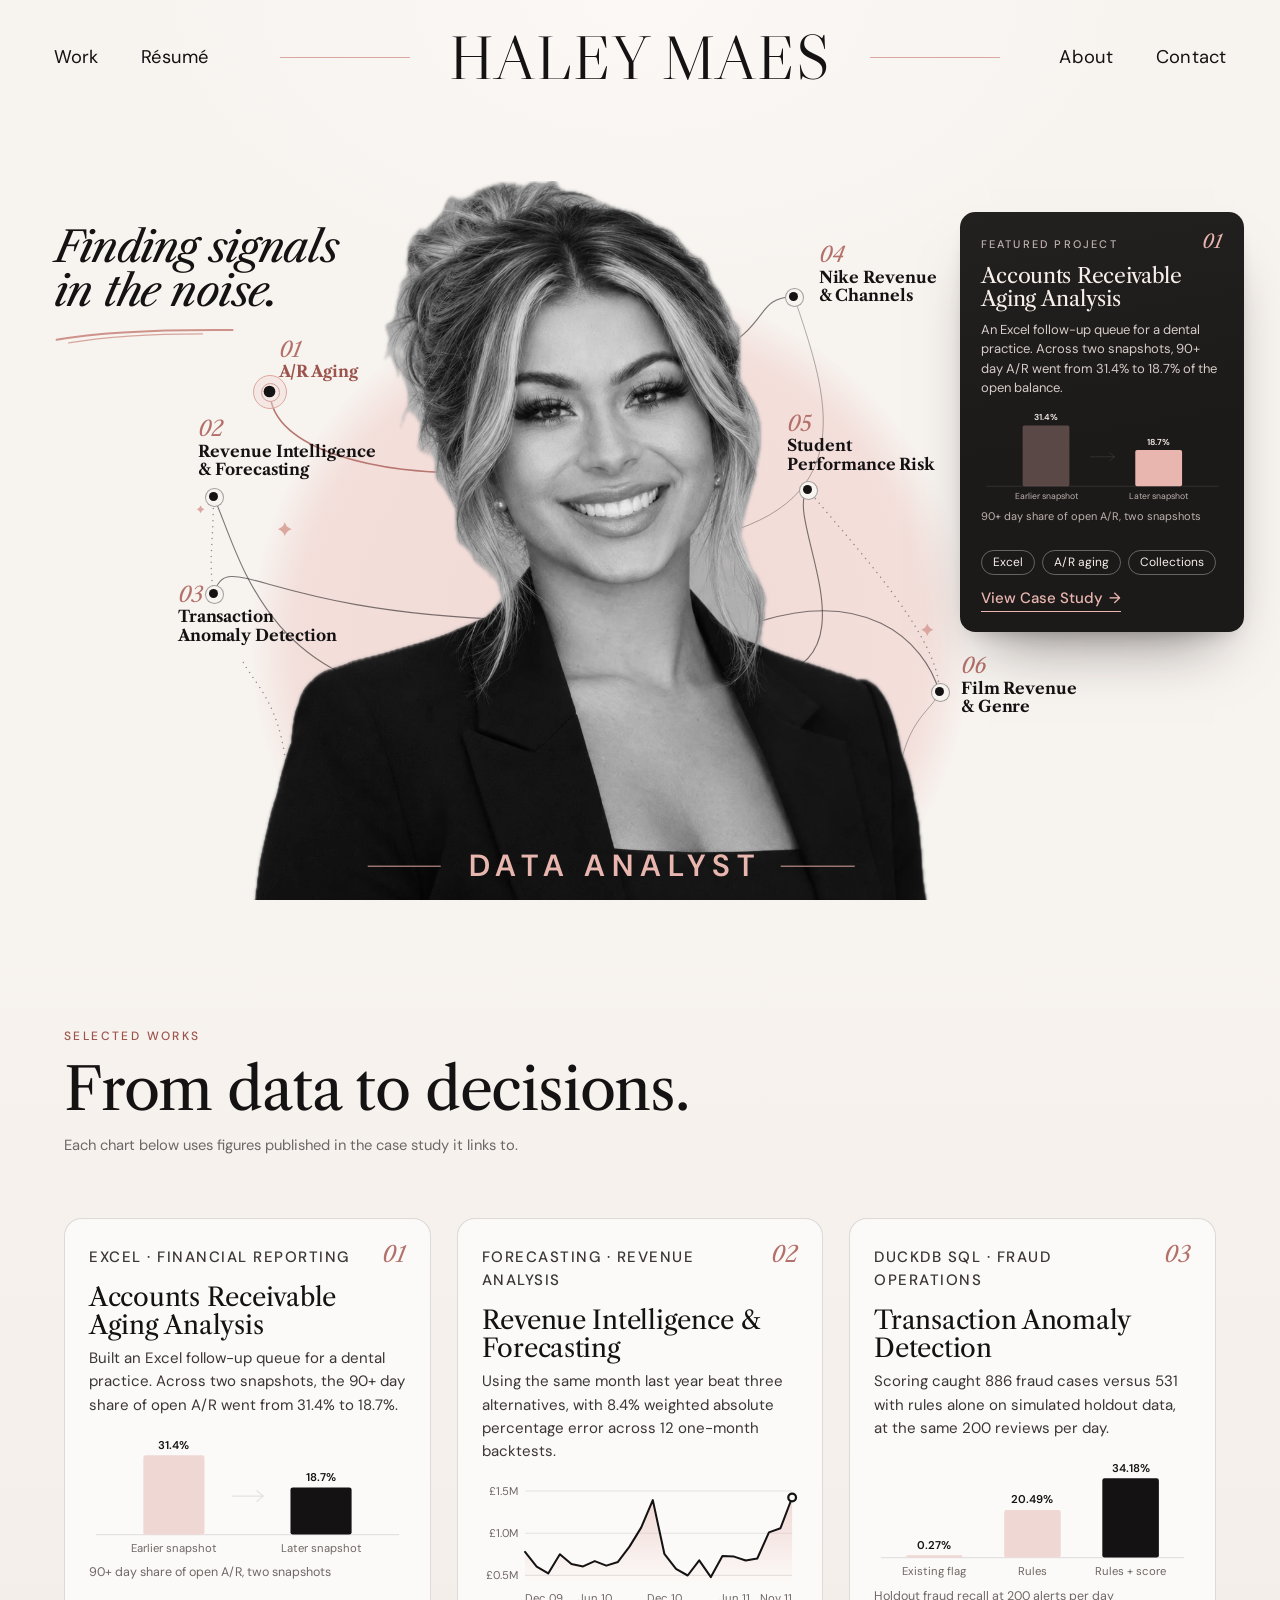
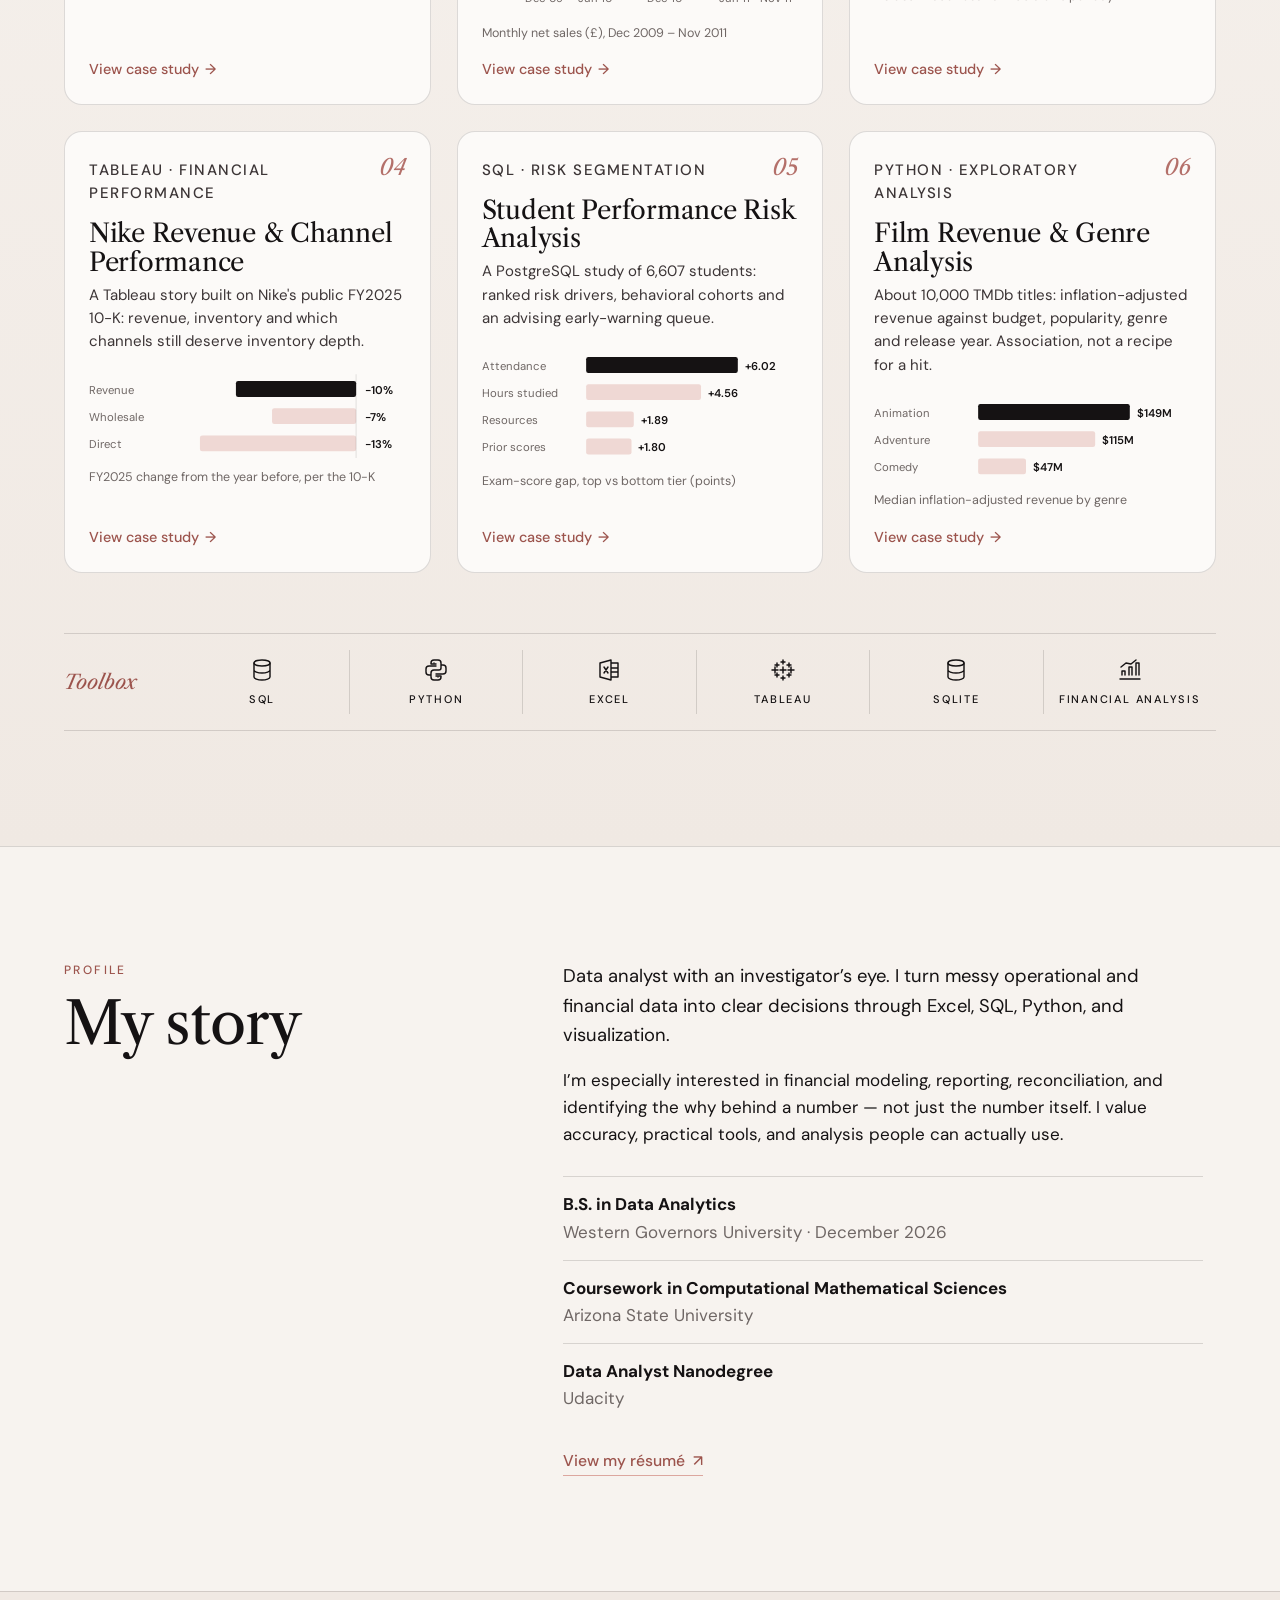
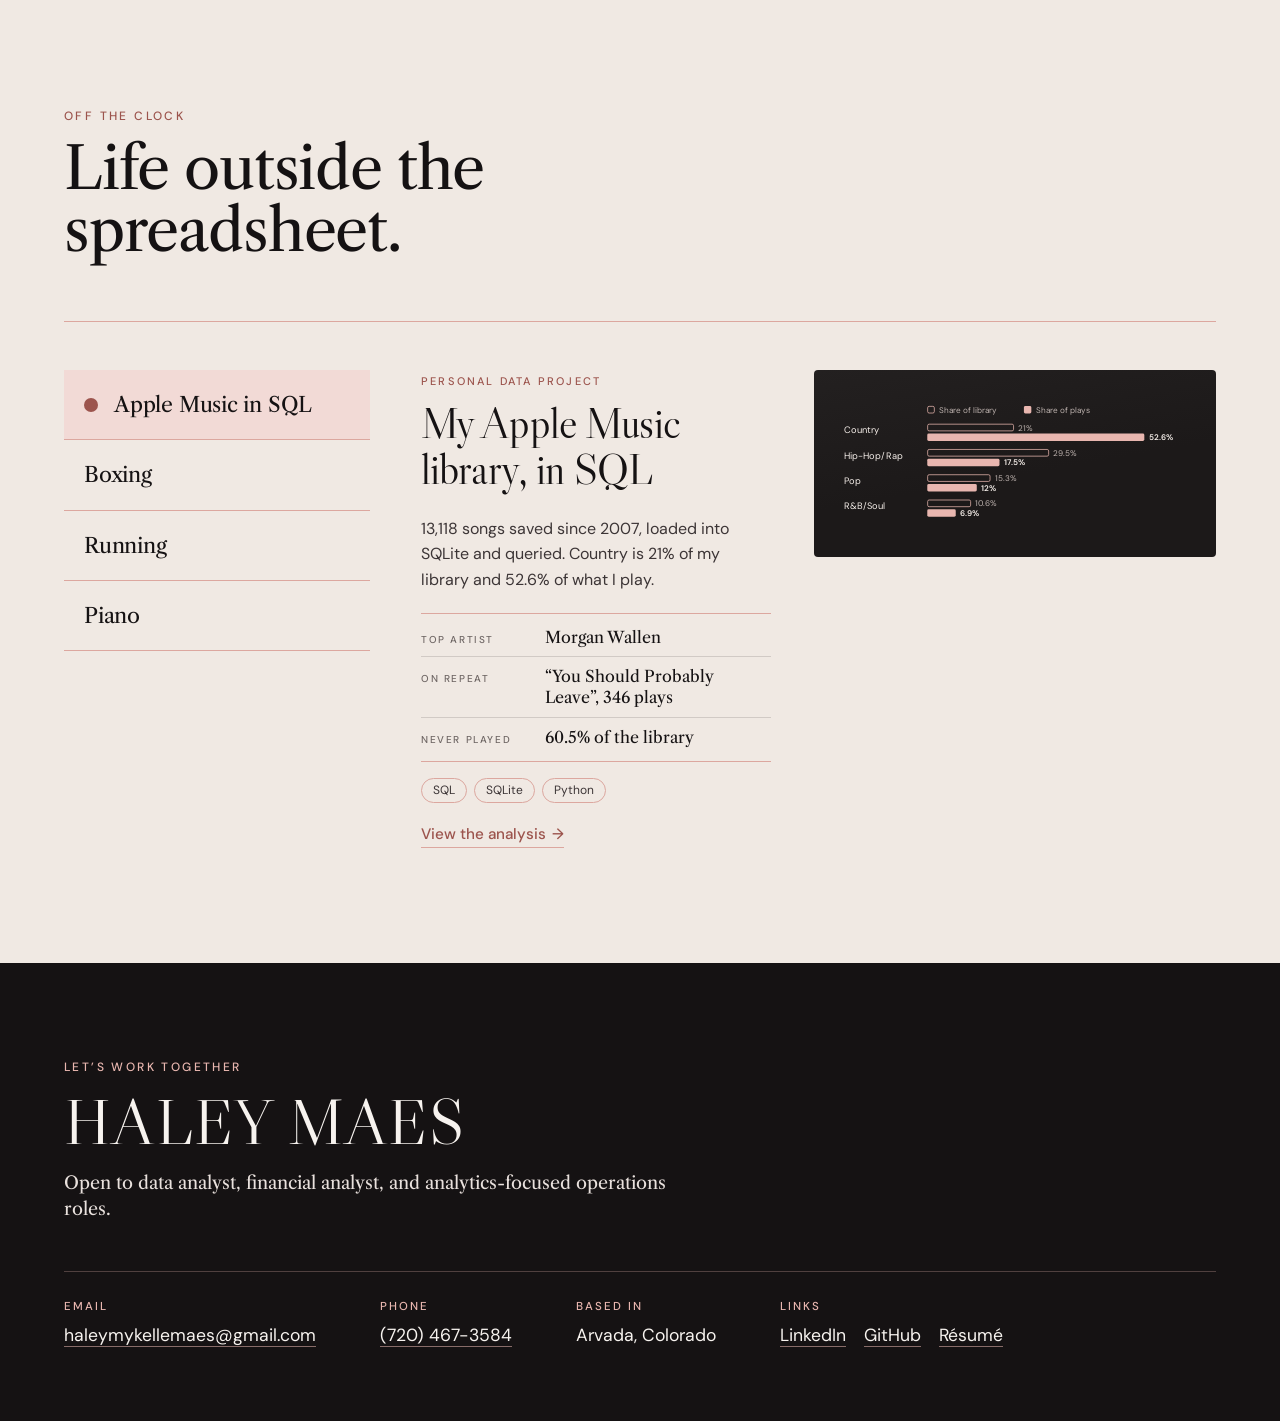
==== commit bcd6cf65: "Readable contact section on every page; version the asset links - The footer now reads as a labelled" ====
--- a/index.html
+++ b/index.html
@@ -26,7 +26,7 @@
   <link rel="preconnect" href="https://fonts.gstatic.com" crossorigin />
   <link rel="stylesheet" href="https://fonts.googleapis.com/css2?family=DM+Sans:opsz,wght@9..40,400;9..40,500;9..40,600&family=Libre+Caslon+Display&family=Libre+Caslon+Text:ital,wght@0,400;0,700;1,400&display=swap" />
   <link rel="preload" as="image" href="assets/haley-headshot.webp" fetchpriority="high" />
-  <link rel="stylesheet" href="orbit.css" />
+  <link rel="stylesheet" href="orbit.css?v=20261125" />
 </head>
 <body class="orbit-page">
   <a class="skip" href="#work">Skip to work</a>
@@ -172,26 +172,21 @@
   <footer class="footer" id="contact">
     <div class="wrap">
       <p class="eyebrow">Let’s work together</p>
-      <div class="footer__grid">
-        <p class="footer__name">Haley Maes</p>
-        <ul class="footer__links">
-          <li><a href="https://github.com/haleymaes" target="_blank" rel="noopener noreferrer">GitHub</a></li>
-          <li><a href="https://www.linkedin.com/in/haleymmaes" target="_blank" rel="noopener noreferrer">LinkedIn</a></li>
-          <li><a href="assets/Haley-Maes-Resume.pdf" target="_blank" rel="noopener">Résumé<span class="orbit-sr"> (PDF)</span></a></li>
-        </ul>
-      </div>
-      <ul class="footer__contact">
-        <li><a href="mailto:haleymykellemaes@gmail.com">haleymykellemaes@gmail.com</a></li>
-        <li><a href="tel:+17204673584">(720) 467-3584</a></li>
-      </ul>
-      <p class="fine">Arvada, CO. Open to data analyst, financial analyst, and analytics-focused operations roles.</p>
+      <p class="footer__name">Haley Maes</p>
+      <p class="footer__pitch">Open to data analyst, financial analyst, and analytics-focused operations roles.</p>
+      <dl class="footer__contact">
+        <div><dt>Email</dt><dd><a href="mailto:haleymykellemaes@gmail.com">haleymykellemaes@gmail.com</a></dd></div>
+        <div><dt>Phone</dt><dd><a href="tel:+17204673584">(720) 467-3584</a></dd></div>
+        <div><dt>Based in</dt><dd>Arvada, Colorado</dd></div>
+        <div><dt>Links</dt><dd><ul class="footer__links"><li><a href="https://www.linkedin.com/in/haleymmaes" target="_blank" rel="noopener noreferrer">LinkedIn</a></li><li><a href="https://github.com/haleymaes" target="_blank" rel="noopener noreferrer">GitHub</a></li><li><a href="assets/Haley-Maes-Resume.pdf" target="_blank" rel="noopener">Résumé<span class="orbit-sr"> (PDF)</span></a></li></ul></dd></div>
+      </dl>
     </div>
   </footer>
 
-  <script src="music/music-data.js"></script>
-  <script src="music/music.js"></script>
-  <script src="projects.js"></script>
-  <script src="orbit.js"></script>
-  <script src="off-the-clock.js"></script>
+  <script src="music/music-data.js?v=20261125"></script>
+  <script src="music/music.js?v=20261125"></script>
+  <script src="projects.js?v=20261125"></script>
+  <script src="orbit.js?v=20261125"></script>
+  <script src="off-the-clock.js?v=20261125"></script>
 </body>
 </html>
--- a/orbit.css
+++ b/orbit.css
@@ -622,24 +622,26 @@
   .otc__media--chart.viz text, .otc__media--chart.viz .viz-label { font-size: 14px; }
 }
 
-.footer { padding: 72px 0 48px; background: var(--ink); color: var(--paper); }
+/* Contact: name, one line on the roles wanted, then labelled details that read at a glance. */
+.footer { padding: clamp(64px, 8vw, 96px) 0 clamp(48px, 6vw, 72px); background: var(--ink); color: var(--paper); }
 .footer .eyebrow { color: var(--card-rose); }
-.footer__grid { display: flex; justify-content: space-between; align-items: end; gap: 28px; flex-wrap: wrap; }
-.footer__name { font: 400 clamp(2.4rem, 5vw, 4rem)/1 var(--display); text-transform: uppercase; letter-spacing: 0.02em; }
-.footer__links { display: flex; gap: 24px; margin: 0; padding: 0; list-style: none; }
-.footer__links a { font-size: 0.86rem; letter-spacing: 0.12em; text-transform: uppercase; text-decoration: none; color: var(--card-rose); }
-.footer__links a:hover { color: var(--paper); }
-.footer__contact { display: flex; flex-wrap: wrap; gap: 10px 36px; margin: 30px 0 0; padding: 0; list-style: none; }
-.footer__contact a { padding-bottom: 3px; border-bottom: 1px solid rgba(232, 182, 175, 0.4); font: 400 clamp(1.1rem, 1.7vw, 1.35rem)/1.3 var(--serif); color: var(--paper); text-decoration: none; overflow-wrap: anywhere; }
-.footer__contact a:hover { border-color: var(--card-rose); color: var(--card-rose); }
-.footer .fine { margin-top: 28px; font-size: 0.85rem; color: var(--card-muted); }
-.footer :focus-visible { outline-color: var(--paper); }
+.footer__name { margin: 0; font: 400 clamp(2.4rem, 5vw, 4rem)/1 var(--display); text-transform: uppercase; letter-spacing: 0.02em; }
+.footer__name a { color: inherit; text-decoration: none; }
+.footer__pitch { max-width: 38rem; margin: 16px 0 0; font: 400 clamp(1.08rem, 1.4vw, 1.25rem)/1.5 var(--serif); color: #E9E1DD; }
+.footer__contact { display: grid; grid-template-columns: repeat(4, max-content); gap: 26px clamp(36px, 5vw, 72px); margin: clamp(34px, 4.5vw, 48px) 0 0; padding-top: 28px; border-top: 1px solid rgba(232, 182, 175, 0.28); }
+.footer__contact dt { margin: 0 0 8px; font: 500 11.5px/1.3 var(--sans); letter-spacing: 0.18em; text-transform: uppercase; color: var(--card-rose); }
+.footer__contact dd { margin: 0; font: 400 1.1rem/1.45 var(--sans); color: var(--paper); }
+.footer__contact a { color: var(--paper); text-decoration: underline; text-decoration-thickness: 1px; text-decoration-color: rgba(232, 182, 175, 0.55); text-underline-offset: 5px; overflow-wrap: anywhere; }
+.footer__contact a:hover { color: var(--card-rose); text-decoration-color: currentColor; }
+.footer__links { display: flex; flex-wrap: wrap; gap: 4px 18px; margin: 0; padding: 0; list-style: none; }
+.footer :focus-visible { outline: 2px solid var(--paper); outline-offset: 3px; }
+@media (max-width: 1000px) { .footer__contact { grid-template-columns: repeat(2, minmax(0, max-content)); } }
+@media (max-width: 560px) { .footer__contact { grid-template-columns: minmax(0, 1fr); gap: 20px; } }
 
 @media (max-width: 1080px) { .work-grid { grid-template-columns: repeat(2, minmax(0, 1fr)); } }
 @media (max-width: 680px) {
   .work-grid { grid-template-columns: minmax(0, 1fr); }
   .about__grid { grid-template-columns: 1fr; }
-  .footer__links { flex-direction: column; gap: 10px; }
 }
 
 /* ----- Opening sequence: hidden until orbit.js plays it ----- */
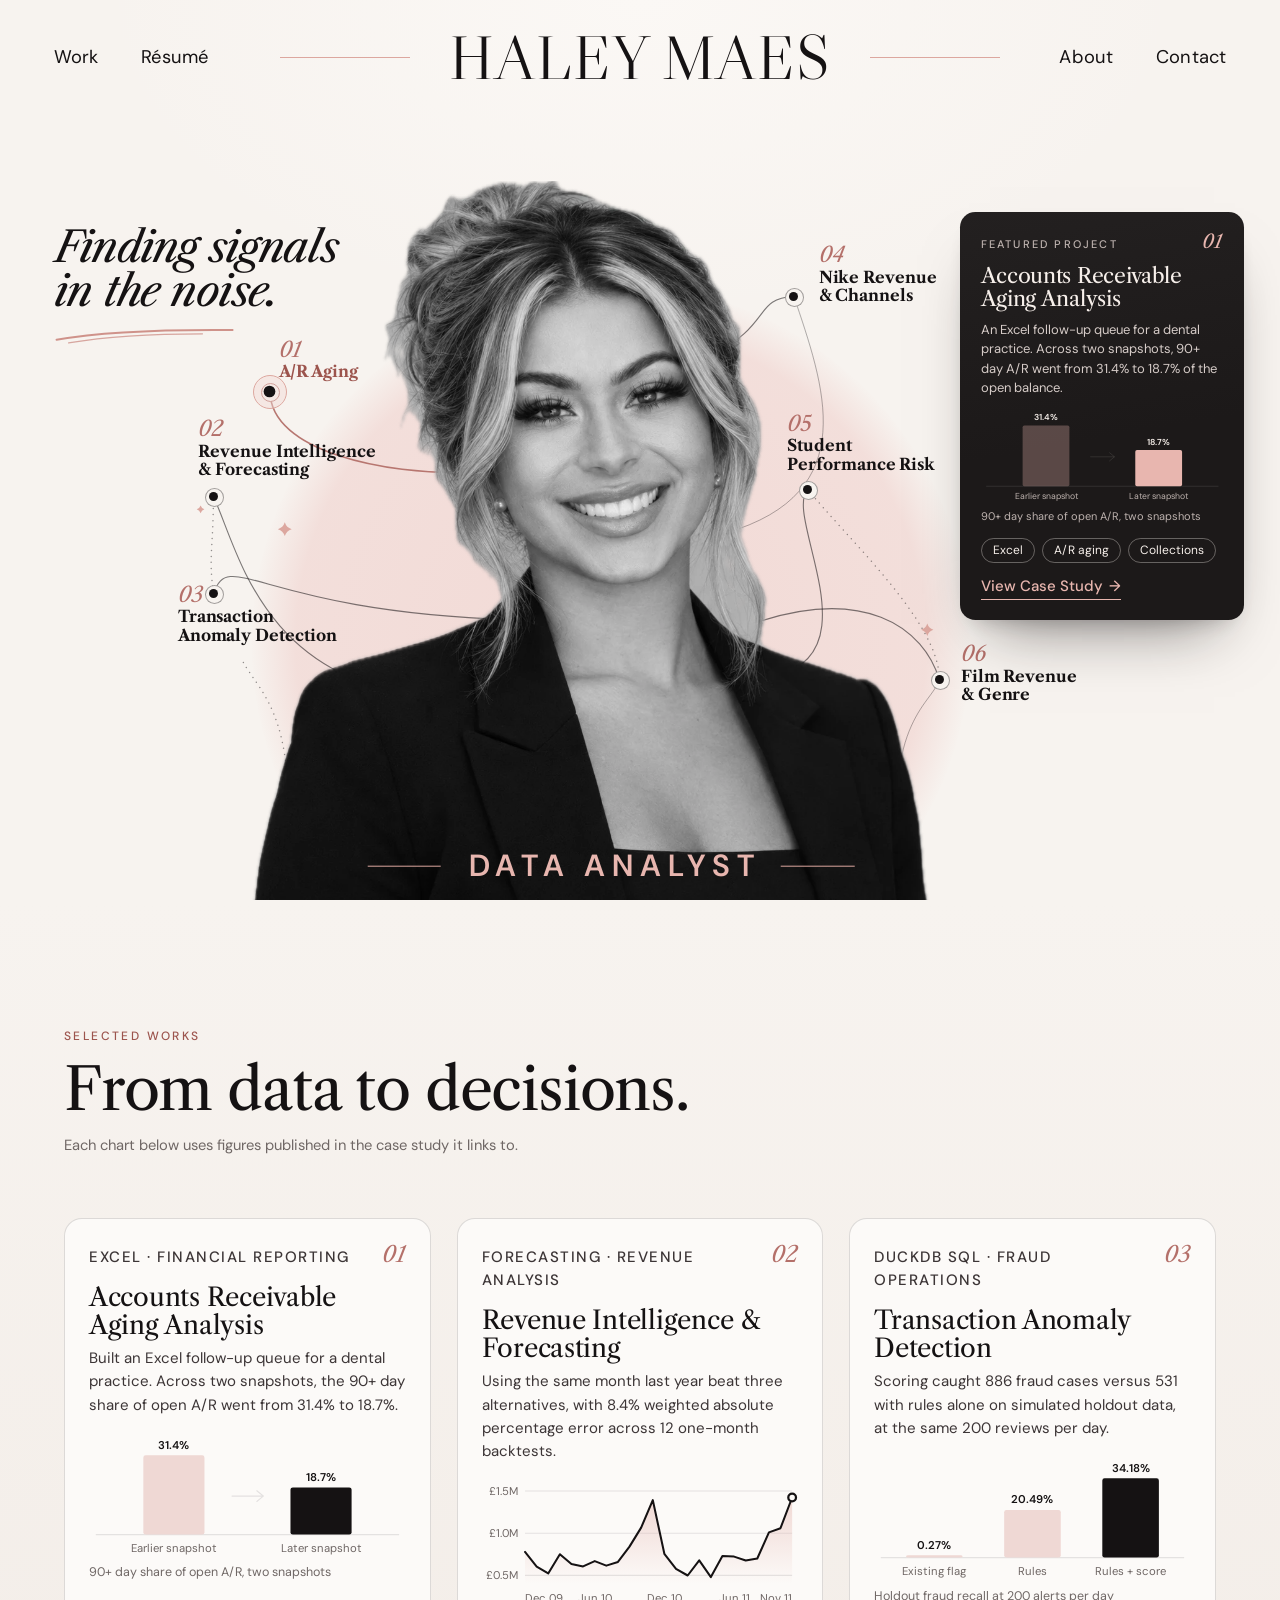
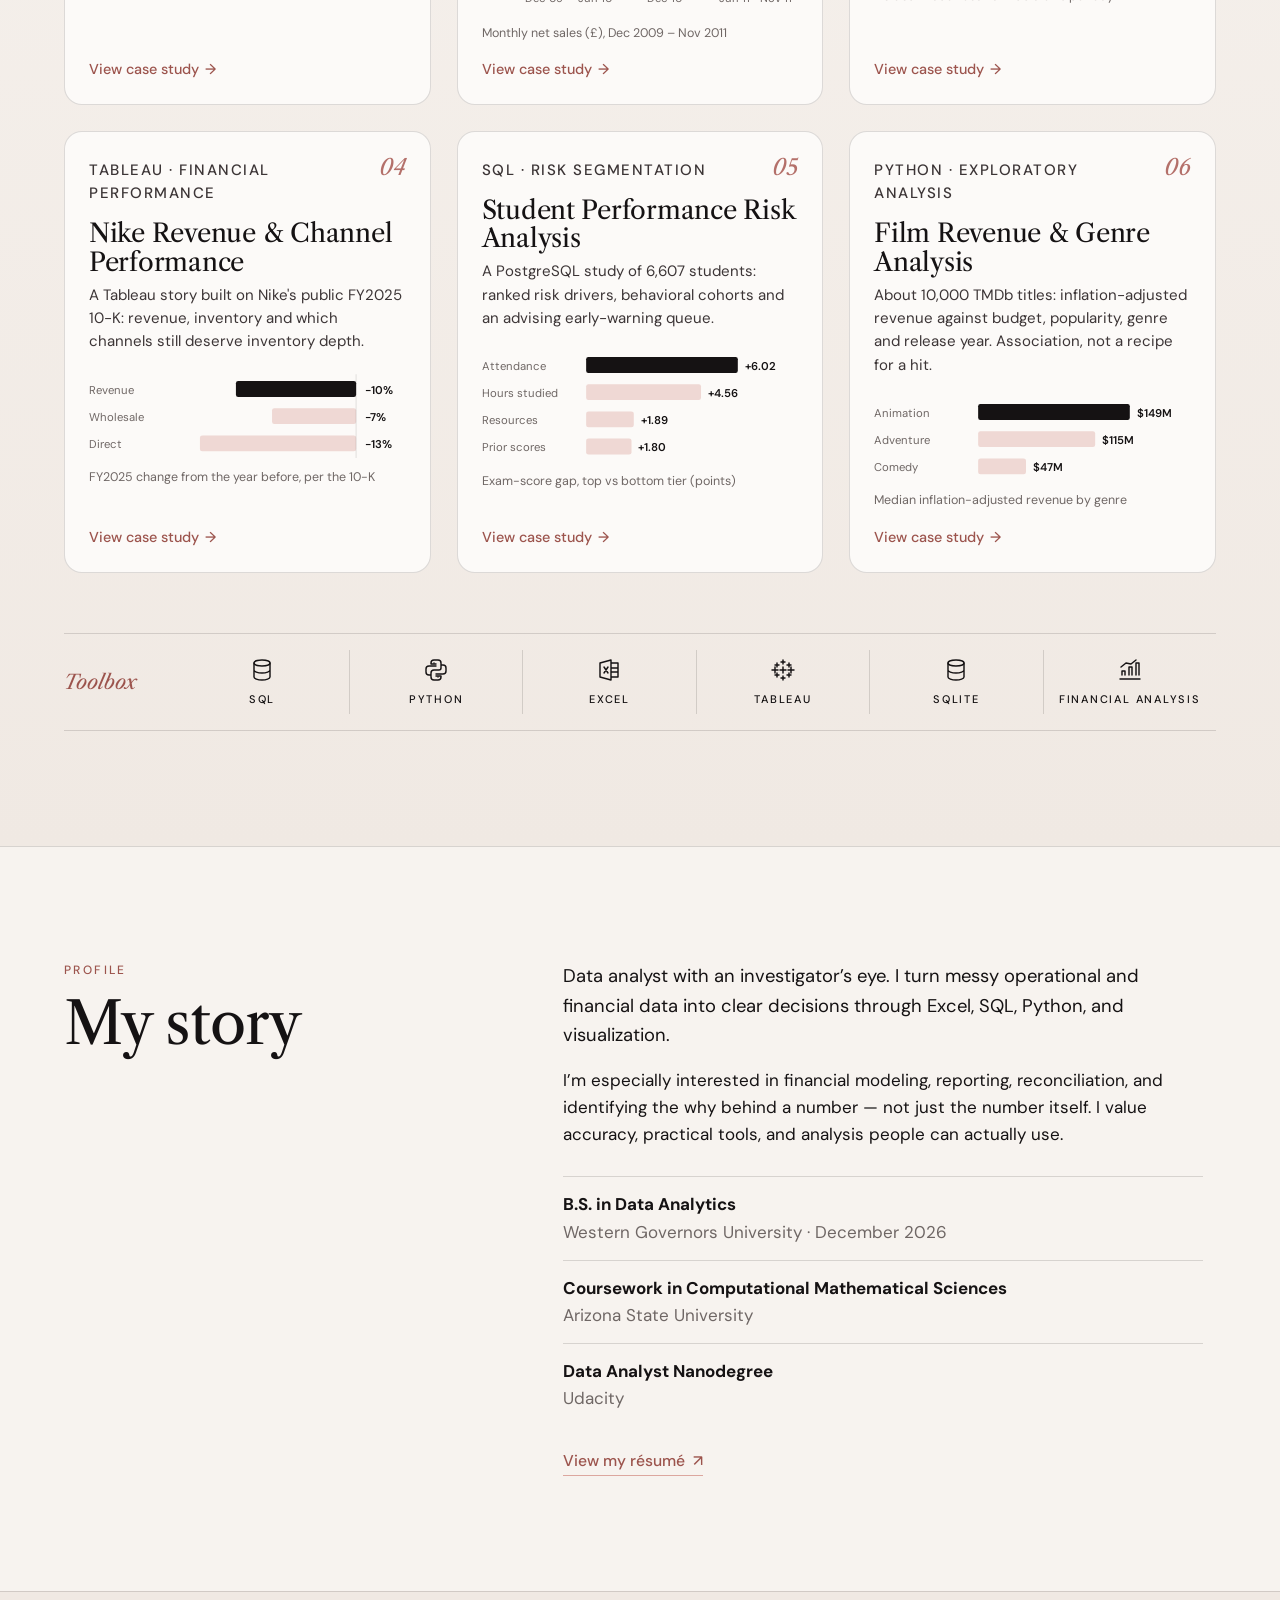
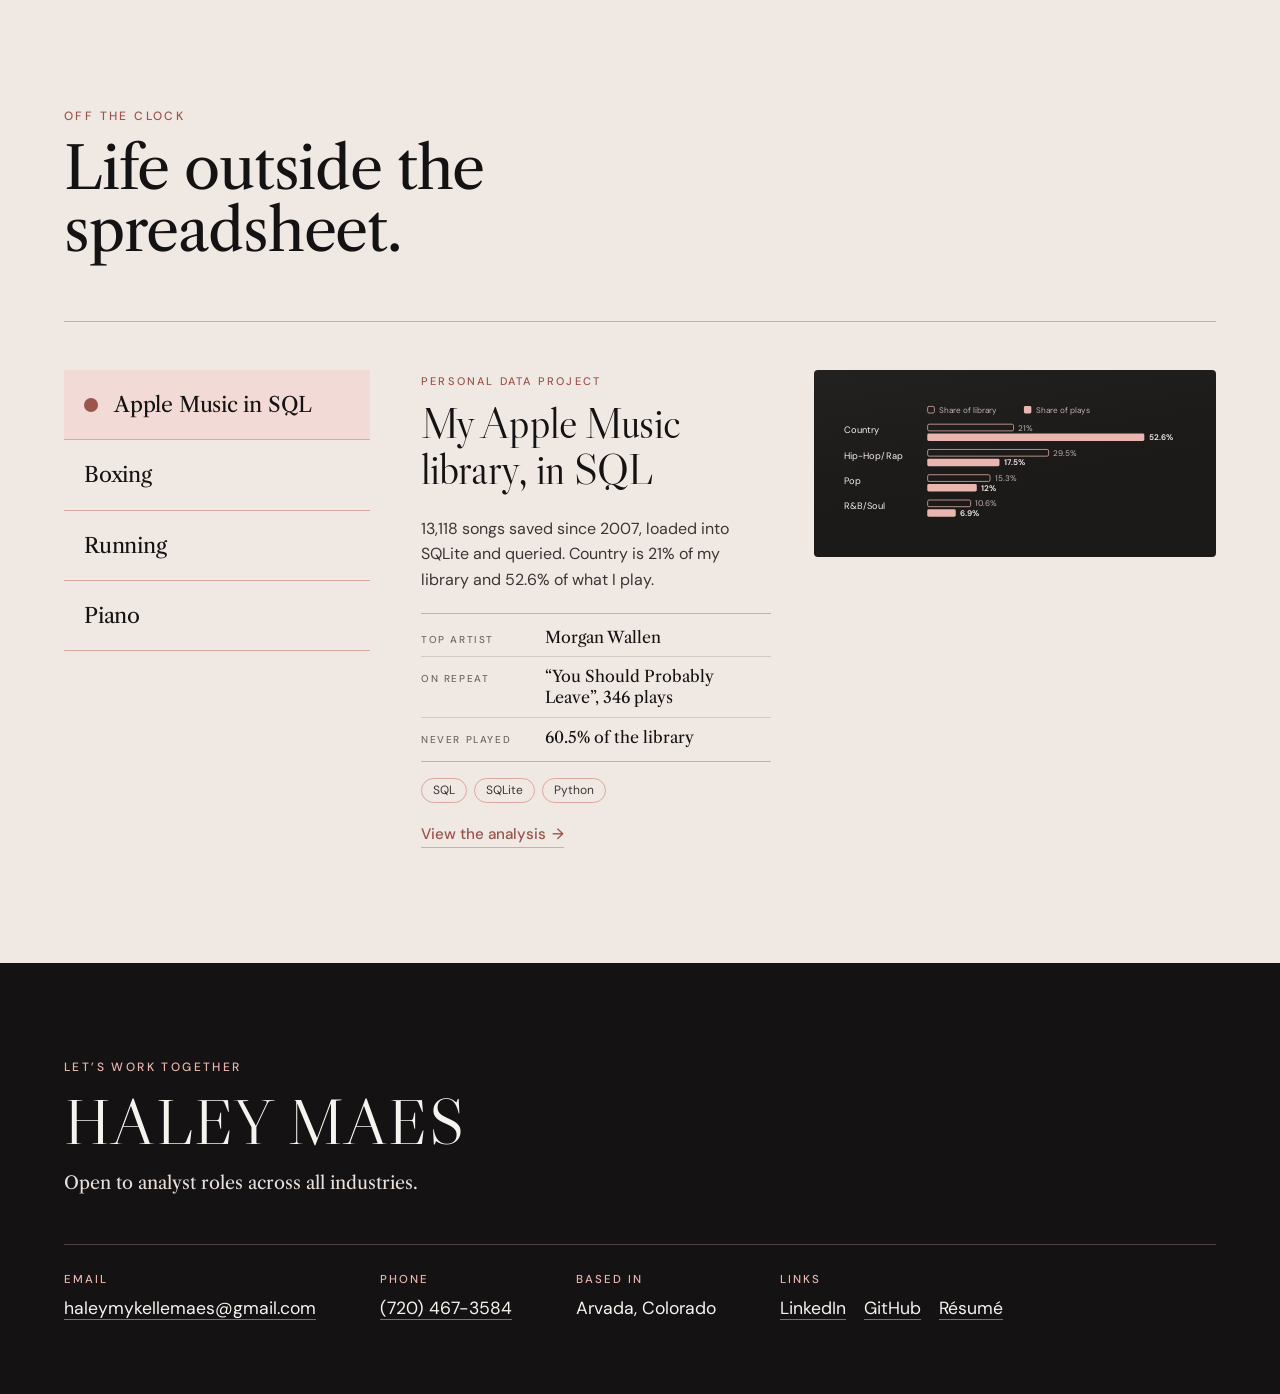
==== commit 264be778: "Contact: open to analyst roles across all industries" ====
--- a/index.html
+++ b/index.html
@@ -173,7 +173,7 @@
     <div class="wrap">
       <p class="eyebrow">Let’s work together</p>
       <p class="footer__name">Haley Maes</p>
-      <p class="footer__pitch">Open to data analyst, financial analyst, and analytics-focused operations roles.</p>
+      <p class="footer__pitch">Open to analyst roles across all industries.</p>
       <dl class="footer__contact">
         <div><dt>Email</dt><dd><a href="mailto:haleymykellemaes@gmail.com">haleymykellemaes@gmail.com</a></dd></div>
         <div><dt>Phone</dt><dd><a href="tel:+17204673584">(720) 467-3584</a></dd></div>
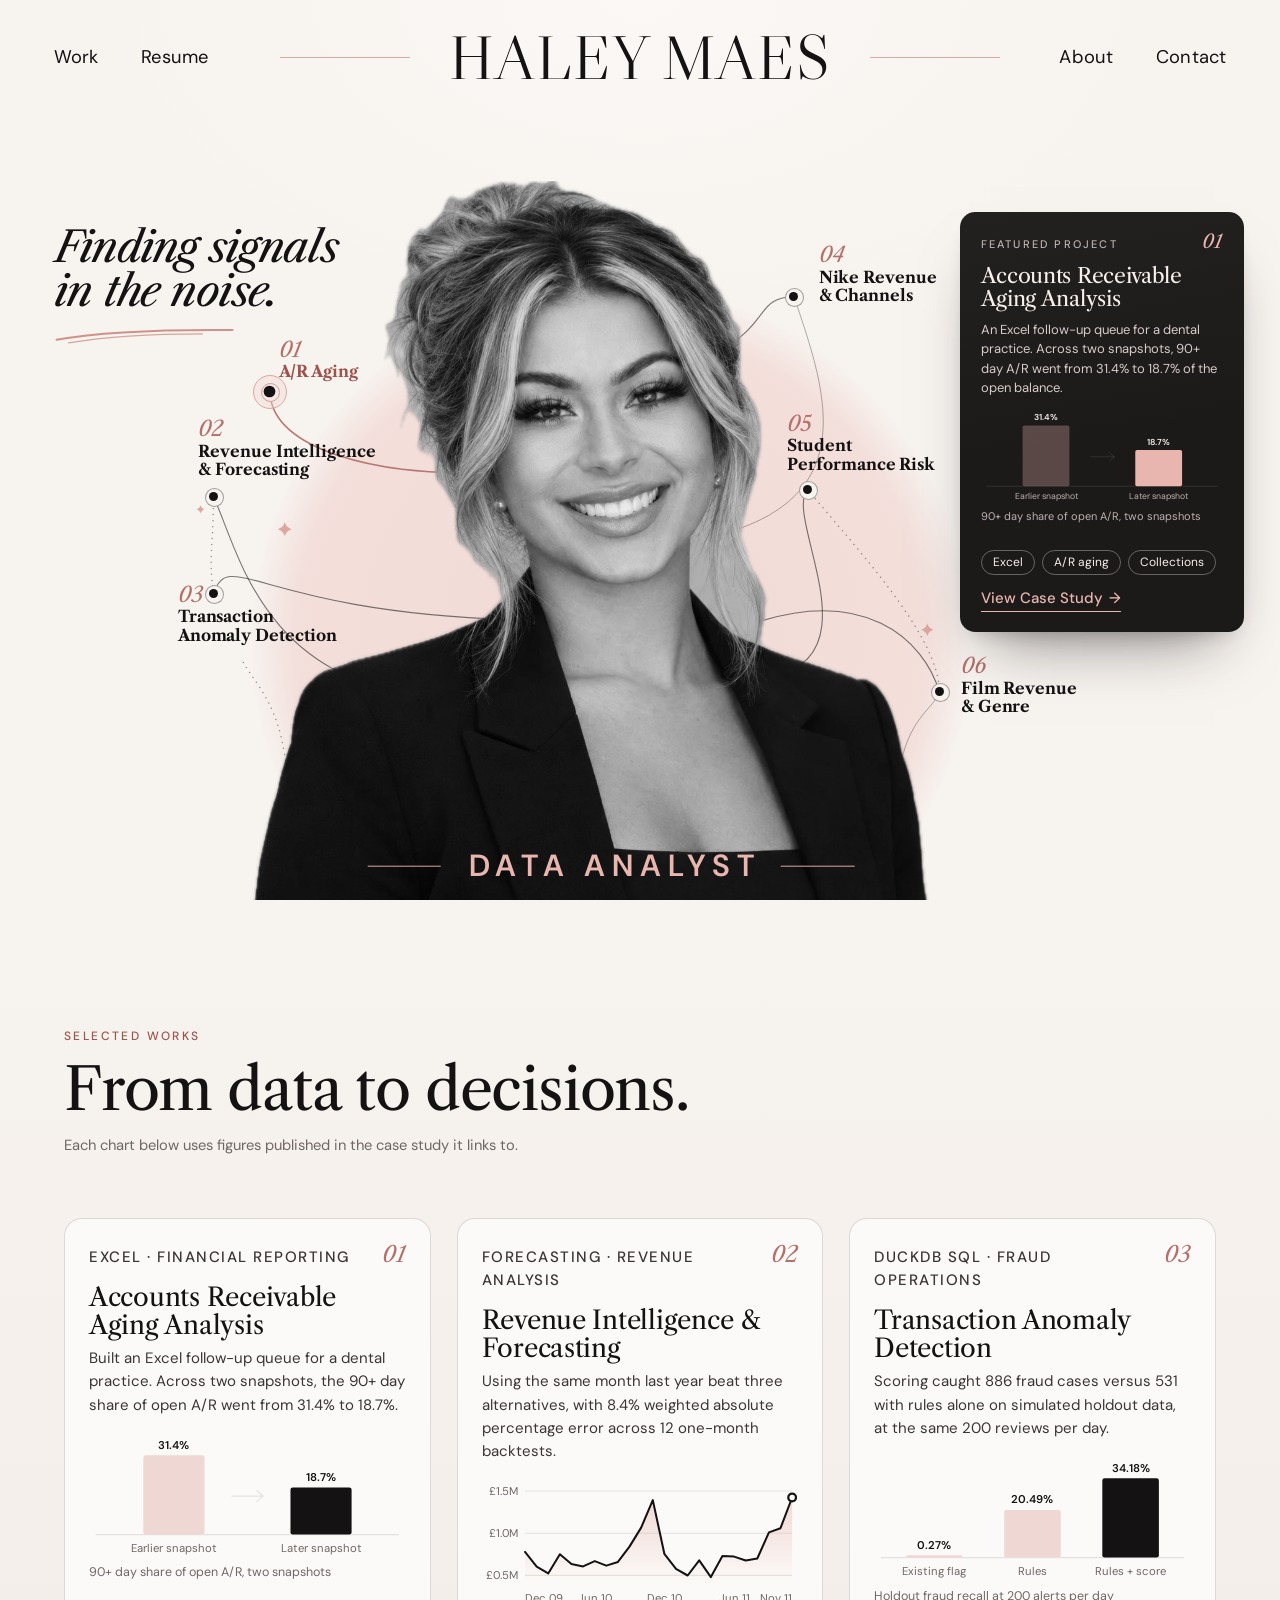
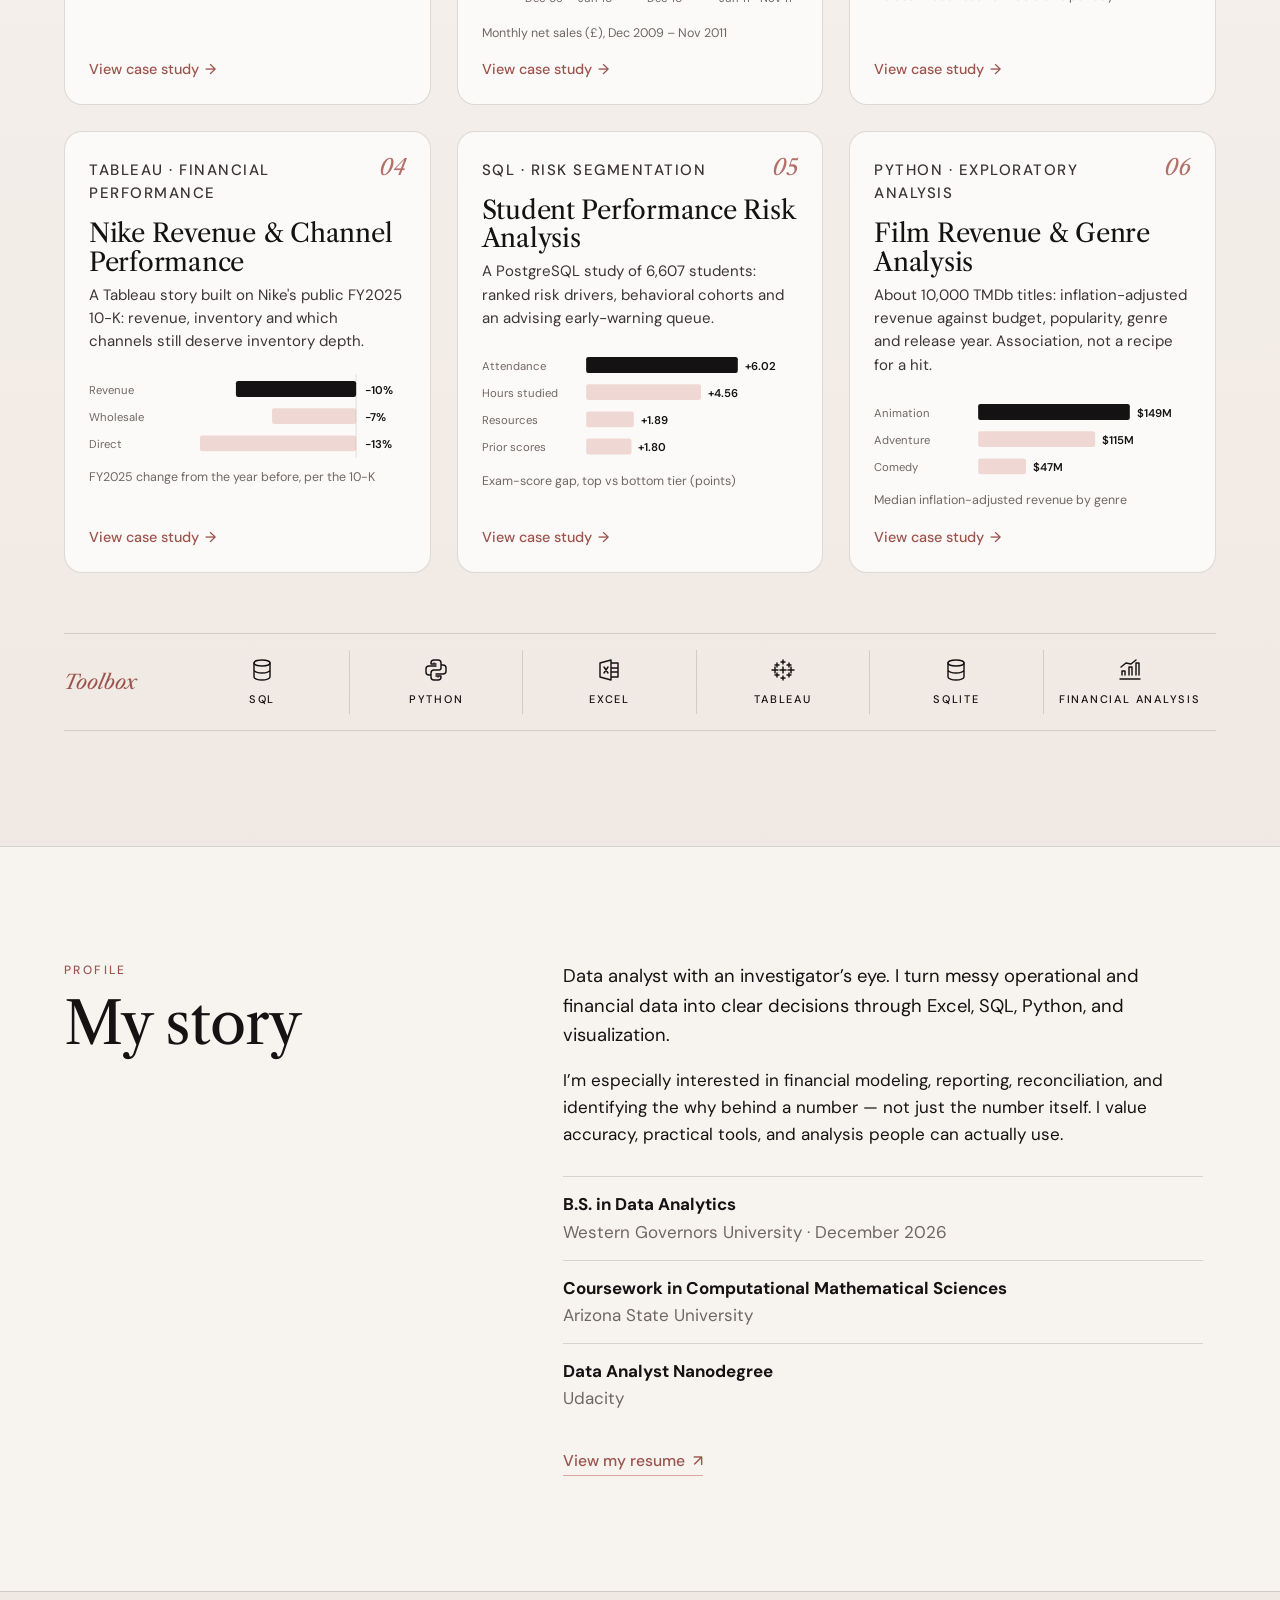
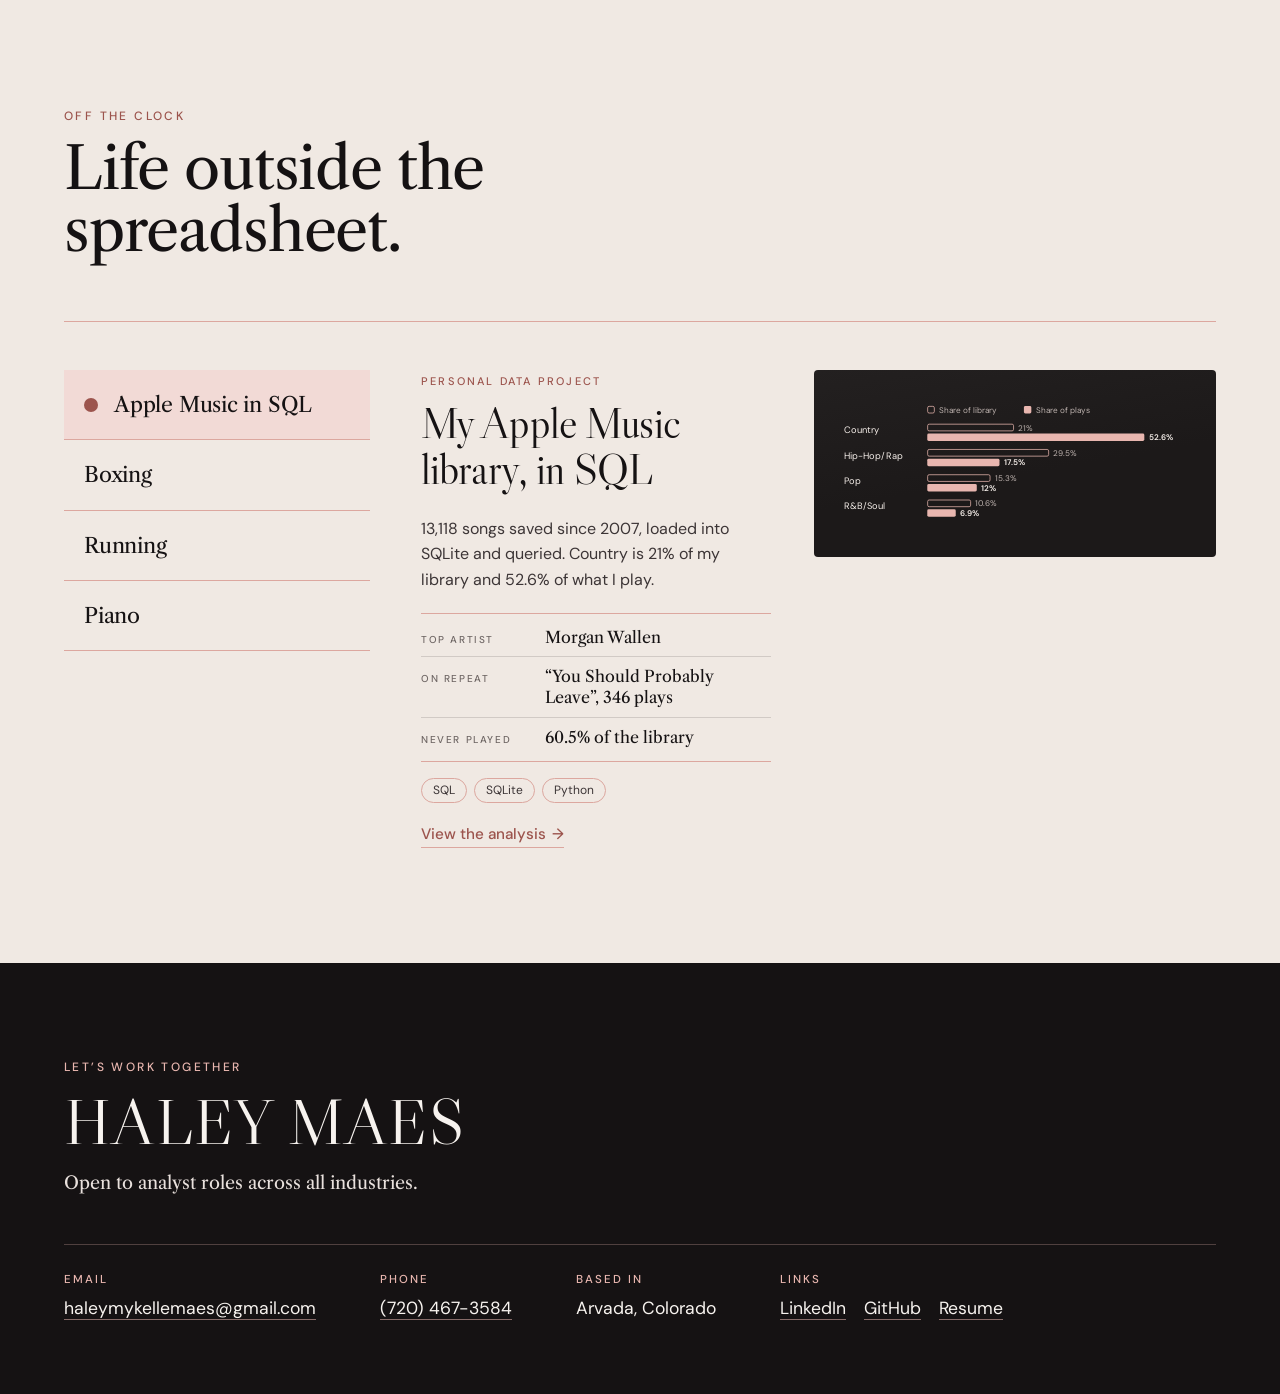
==== commit d1109883: "Music: one-hit wonders replace the decades question; "Resume" without accents - Question 09 is now "" ====
--- a/index.html
+++ b/index.html
@@ -18,10 +18,27 @@
   <meta name="viewport" content="width=device-width, initial-scale=1" />
   <title>Haley Maes | Data Analyst</title>
   <meta name="description" content="Haley Maes, data analyst. Six case studies in SQL, Python, Excel and Tableau: receivables, revenue forecasting, transaction anomalies, Nike channels, student risk and film revenue." />
+  <!-- Link previews (iMessage, LinkedIn, Slack, etc.): the homepage hero as a 1200×630 card. -->
+  <link rel="canonical" href="https://haleymaes.github.io/" />
+  <meta property="og:type" content="website" />
+  <meta property="og:site_name" content="Haley Maes" />
+  <meta property="og:url" content="https://haleymaes.github.io/" />
+  <meta property="og:title" content="Haley Maes | Data Analyst" />
+  <meta property="og:description" content="Data analyst. Finding signals in the noise: six case studies in Excel, SQL, Python and Tableau. Open to analyst roles across all industries." />
+  <meta property="og:image" content="https://haleymaes.github.io/assets/share-card.jpg" />
+  <meta property="og:image:type" content="image/jpeg" />
+  <meta property="og:image:width" content="1200" />
+  <meta property="og:image:height" content="630" />
+  <meta property="og:image:alt" content="Haley Maes, data analyst: black-and-white portrait on a pink disc, ringed by her six numbered case studies, with the headline Finding signals in the noise." />
+  <meta name="twitter:card" content="summary_large_image" />
+  <meta name="twitter:title" content="Haley Maes | Data Analyst" />
+  <meta name="twitter:description" content="Data analyst. Finding signals in the noise: six case studies in Excel, SQL, Python and Tableau. Open to analyst roles across all industries." />
+  <meta name="twitter:image" content="https://haleymaes.github.io/assets/share-card.jpg" />
+  <meta name="twitter:image:alt" content="Haley Maes, data analyst: black-and-white portrait on a pink disc, ringed by her six numbered case studies, with the headline Finding signals in the noise." />
   <meta name="theme-color" content="#F7F3EF" />
-  <link rel="icon" href="assets/favicon.svg" type="image/svg+xml" />
-  <link rel="icon" href="assets/favicon-32.png" sizes="32x32" type="image/png" />
-  <link rel="apple-touch-icon" href="assets/apple-touch-icon.png" />
+  <link rel="icon" href="assets/hm-icon-32.png" sizes="32x32" type="image/png" />
+  <link rel="icon" href="assets/hm-icon-192.png" sizes="192x192" type="image/png" />
+  <link rel="apple-touch-icon" href="assets/hm-apple-touch-icon.png" />
   <link rel="preconnect" href="https://fonts.googleapis.com" />
   <link rel="preconnect" href="https://fonts.gstatic.com" crossorigin />
   <link rel="stylesheet" href="https://fonts.googleapis.com/css2?family=DM+Sans:opsz,wght@9..40,400;9..40,500;9..40,600&family=Libre+Caslon+Display&family=Libre+Caslon+Text:ital,wght@0,400;0,700;1,400&display=swap" />
@@ -35,7 +52,7 @@
     <nav class="masthead" aria-label="Primary" data-intro="nav">
       <ul class="masthead__links">
         <li><a href="#work">Work</a></li>
-        <li><a href="assets/Haley-Maes-Resume.pdf" target="_blank" rel="noopener">Résumé<span class="orbit-sr"> (PDF, opens in a new tab)</span></a></li>
+        <li><a href="assets/Haley-Maes-Resume.pdf" target="_blank" rel="noopener">Resume<span class="orbit-sr"> (PDF, opens in a new tab)</span></a></li>
       </ul>
       <span class="masthead__rule" aria-hidden="true"></span>
       <h1 class="masthead__name"><a href="#top">Haley Maes</a></h1>
@@ -108,7 +125,7 @@
             <li><strong>Coursework in Computational Mathematical Sciences</strong><span>Arizona State University</span></li>
             <li><strong>Data Analyst Nanodegree</strong><span>Udacity</span></li>
           </ul>
-          <a class="resume-link" href="assets/Haley-Maes-Resume.pdf" target="_blank" rel="noopener">View my résumé <span aria-hidden="true">↗</span><span class="orbit-sr"> (PDF, opens in a new tab)</span></a>
+          <a class="resume-link" href="assets/Haley-Maes-Resume.pdf" target="_blank" rel="noopener">View my resume <span aria-hidden="true">↗</span><span class="orbit-sr"> (PDF, opens in a new tab)</span></a>
         </div>
       </div>
     </section>
@@ -144,7 +161,7 @@
           <section class="otc__panel" id="otc-boxing" role="tabpanel" aria-labelledby="otc-tab-boxing" tabindex="0">
             <div class="otc__text">
               <h3 class="otc__title">Boxing</h3>
-              <p class="otc__body">I started boxing on weekends with my godfather. It took me a while to get into it, and the pink gloves may have had something to do with why I fell in love with it.</p>
+              <p class="otc__body">I started boxing on weekends with my godfather. It took me a while to get into it, and the pink gloves may have had something to do with why I fell in love with it. Despite my relentless affinity for country music, “Eye of the Tiger” is one of the greatest songs to ever exist.</p>
             </div>
             <div class="otc__media"><img src="assets/off-the-clock/gloves.webp" width="630" height="640" alt="A pair of hot-pink boxing gloves" loading="lazy" decoding="async" /></div>
           </section>
@@ -160,7 +177,7 @@
           <section class="otc__panel" id="otc-piano" role="tabpanel" aria-labelledby="otc-tab-piano" tabindex="0">
             <div class="otc__text">
               <h3 class="otc__title">Piano</h3>
-              <p class="otc__body">I learned piano by ear as a kid. Now I’m back at the keys, learning to read sheet music one measure at a time.</p>
+              <p class="otc__body">I grew up playing piano by ear through the Suzuki method. Right before my eighth-grade graduation, I gave up on “A Whole New World,” and I’ve always wished I’d finished it. Now I’m giving it another shot with sheet music. Same song, whole new world of little black dots.</p>
             </div>
             <div class="otc__media otc__media--icon"><svg class="piano" viewBox="0 0 162 100" aria-hidden="true" focusable="false"><rect class="piano__case" x="0" y="0" width="162" height="13" rx="3"/><rect class="piano__felt" x="1" y="10.5" width="160" height="2.5"/><rect class="key key--w" x="1" y="12" width="20" height="86" rx="2.5"/><rect class="key key--w" x="21" y="12" width="20" height="86" rx="2.5"/><rect class="key key--w" x="41" y="12" width="20" height="86" rx="2.5"/><rect class="key key--w" x="61" y="12" width="20" height="86" rx="2.5"/><rect class="key key--w" x="81" y="12" width="20" height="86" rx="2.5"/><rect class="key key--w" x="101" y="12" width="20" height="86" rx="2.5"/><rect class="key key--w" x="121" y="12" width="20" height="86" rx="2.5"/><rect class="key key--w" x="141" y="12" width="20" height="86" rx="2.5"/><rect class="key key--b" x="15" y="12" width="12" height="54" rx="1.8"/><rect class="key key--b" x="35" y="12" width="12" height="54" rx="1.8"/><rect class="key key--b" x="75" y="12" width="12" height="54" rx="1.8"/><rect class="key key--b" x="95" y="12" width="12" height="54" rx="1.8"/><rect class="key key--b" x="115" y="12" width="12" height="54" rx="1.8"/></svg><span class="otc__note">(unavailable in pink)</span></div>
           </section>
@@ -178,7 +195,7 @@
         <div><dt>Email</dt><dd><a href="mailto:haleymykellemaes@gmail.com">haleymykellemaes@gmail.com</a></dd></div>
         <div><dt>Phone</dt><dd><a href="tel:+17204673584">(720) 467-3584</a></dd></div>
         <div><dt>Based in</dt><dd>Arvada, Colorado</dd></div>
-        <div><dt>Links</dt><dd><ul class="footer__links"><li><a href="https://www.linkedin.com/in/haleymmaes" target="_blank" rel="noopener noreferrer">LinkedIn</a></li><li><a href="https://github.com/haleymaes" target="_blank" rel="noopener noreferrer">GitHub</a></li><li><a href="assets/Haley-Maes-Resume.pdf" target="_blank" rel="noopener">Résumé<span class="orbit-sr"> (PDF)</span></a></li></ul></dd></div>
+        <div><dt>Links</dt><dd><ul class="footer__links"><li><a href="https://www.linkedin.com/in/haleymmaes" target="_blank" rel="noopener noreferrer">LinkedIn</a></li><li><a href="https://github.com/haleymaes" target="_blank" rel="noopener noreferrer">GitHub</a></li><li><a href="assets/Haley-Maes-Resume.pdf" target="_blank" rel="noopener">Resume<span class="orbit-sr"> (PDF)</span></a></li></ul></dd></div>
       </dl>
     </div>
   </footer>
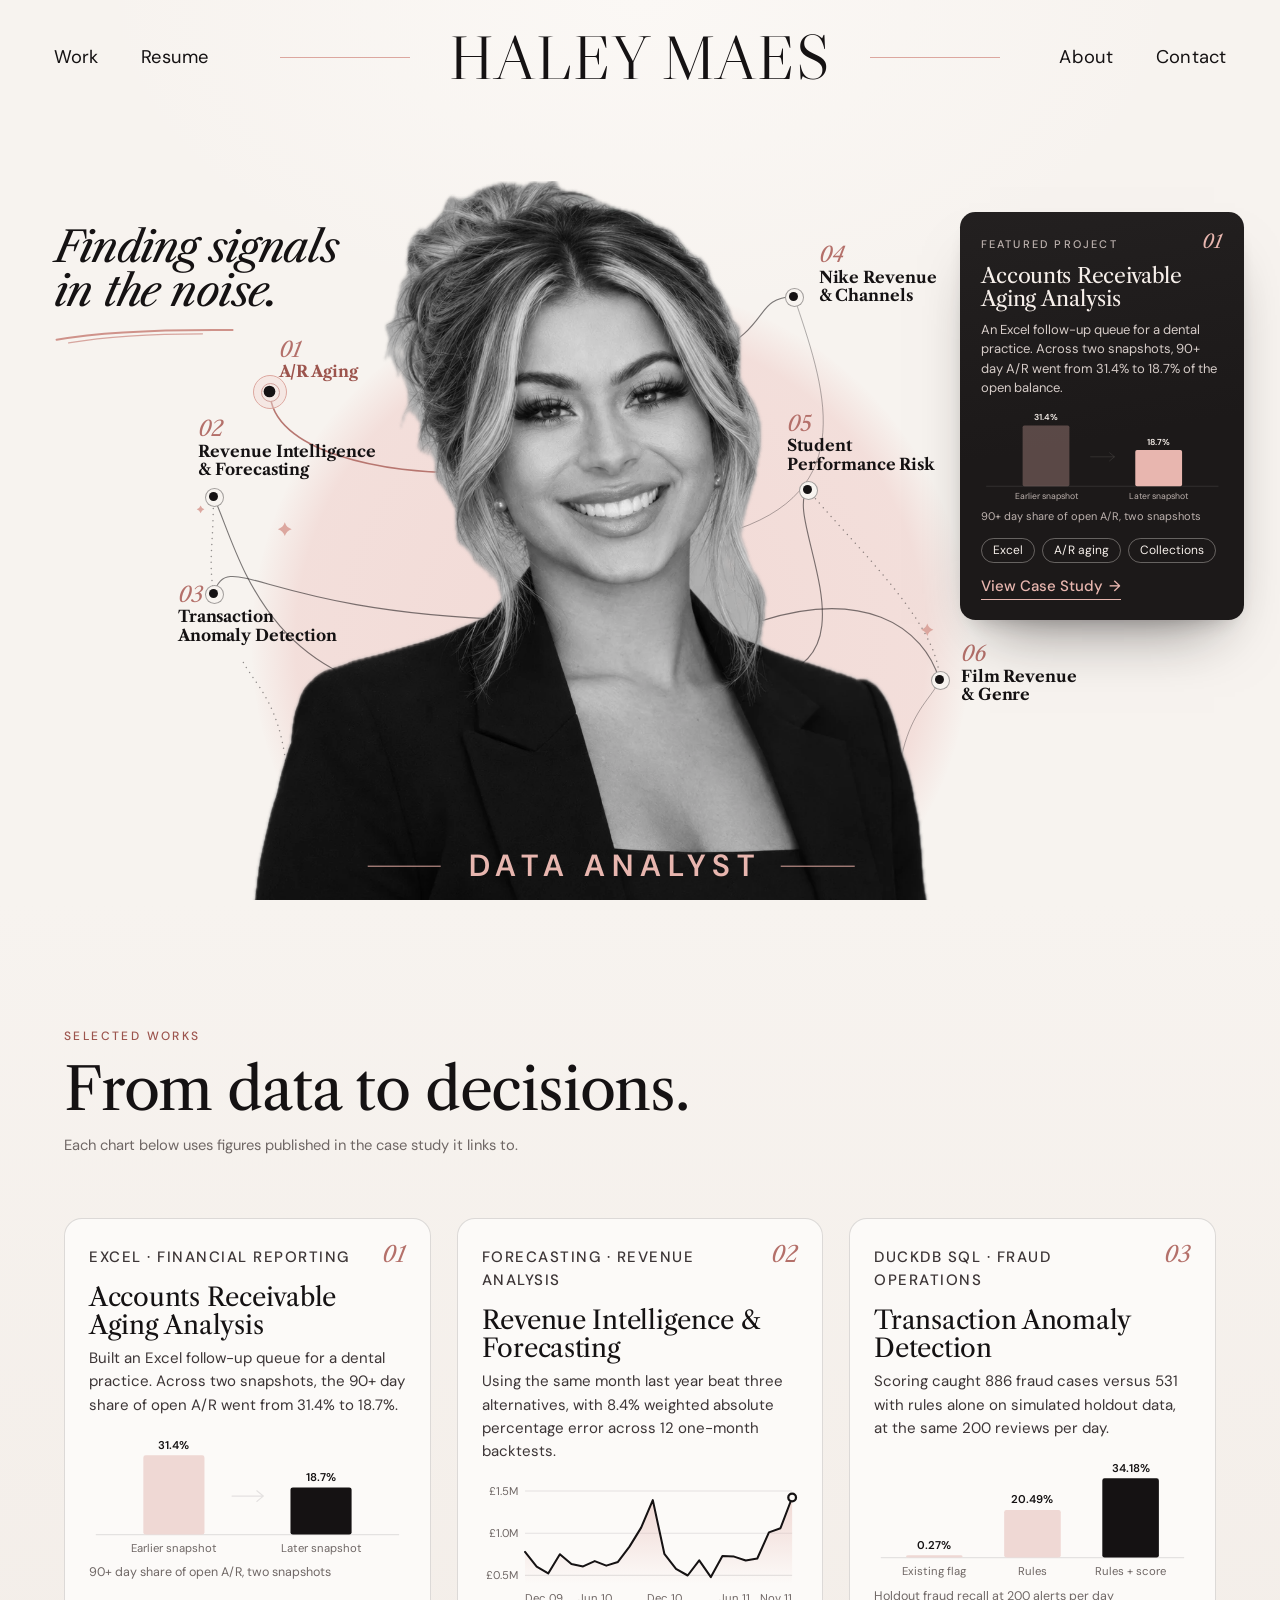
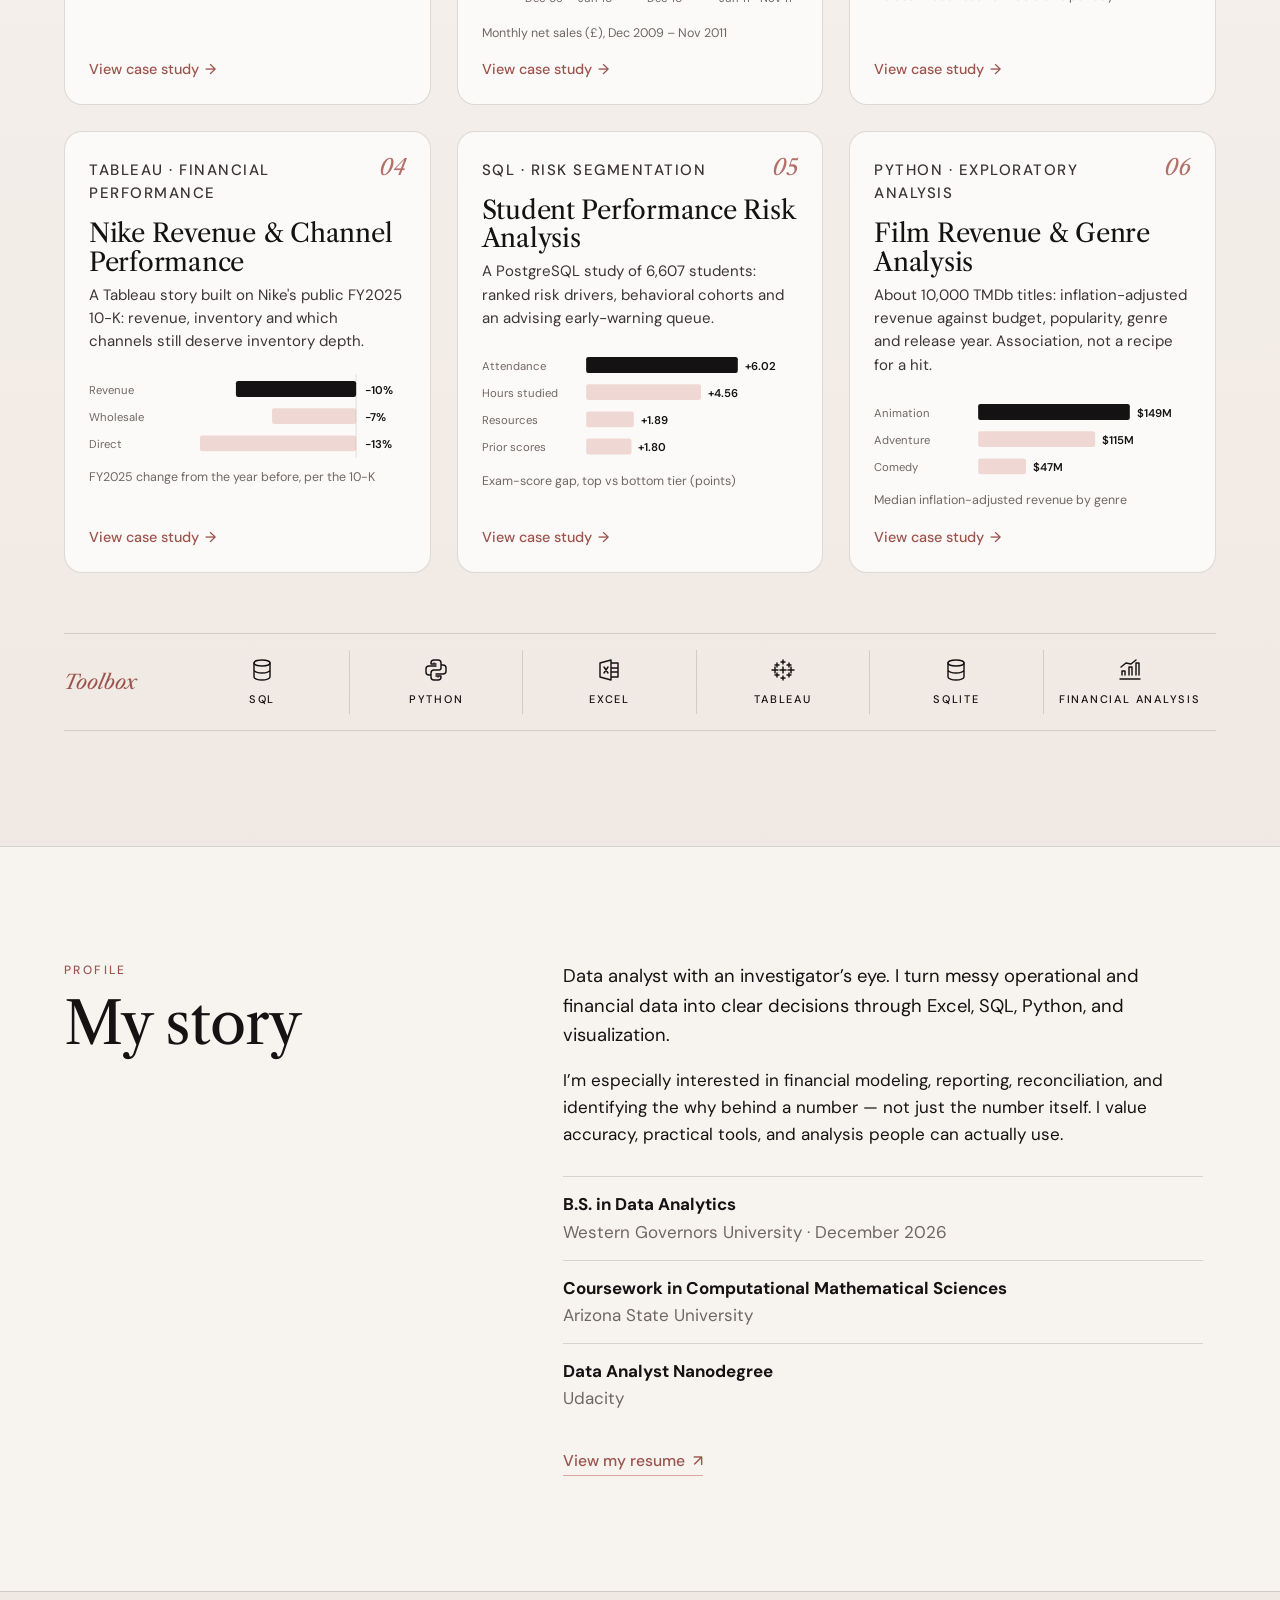
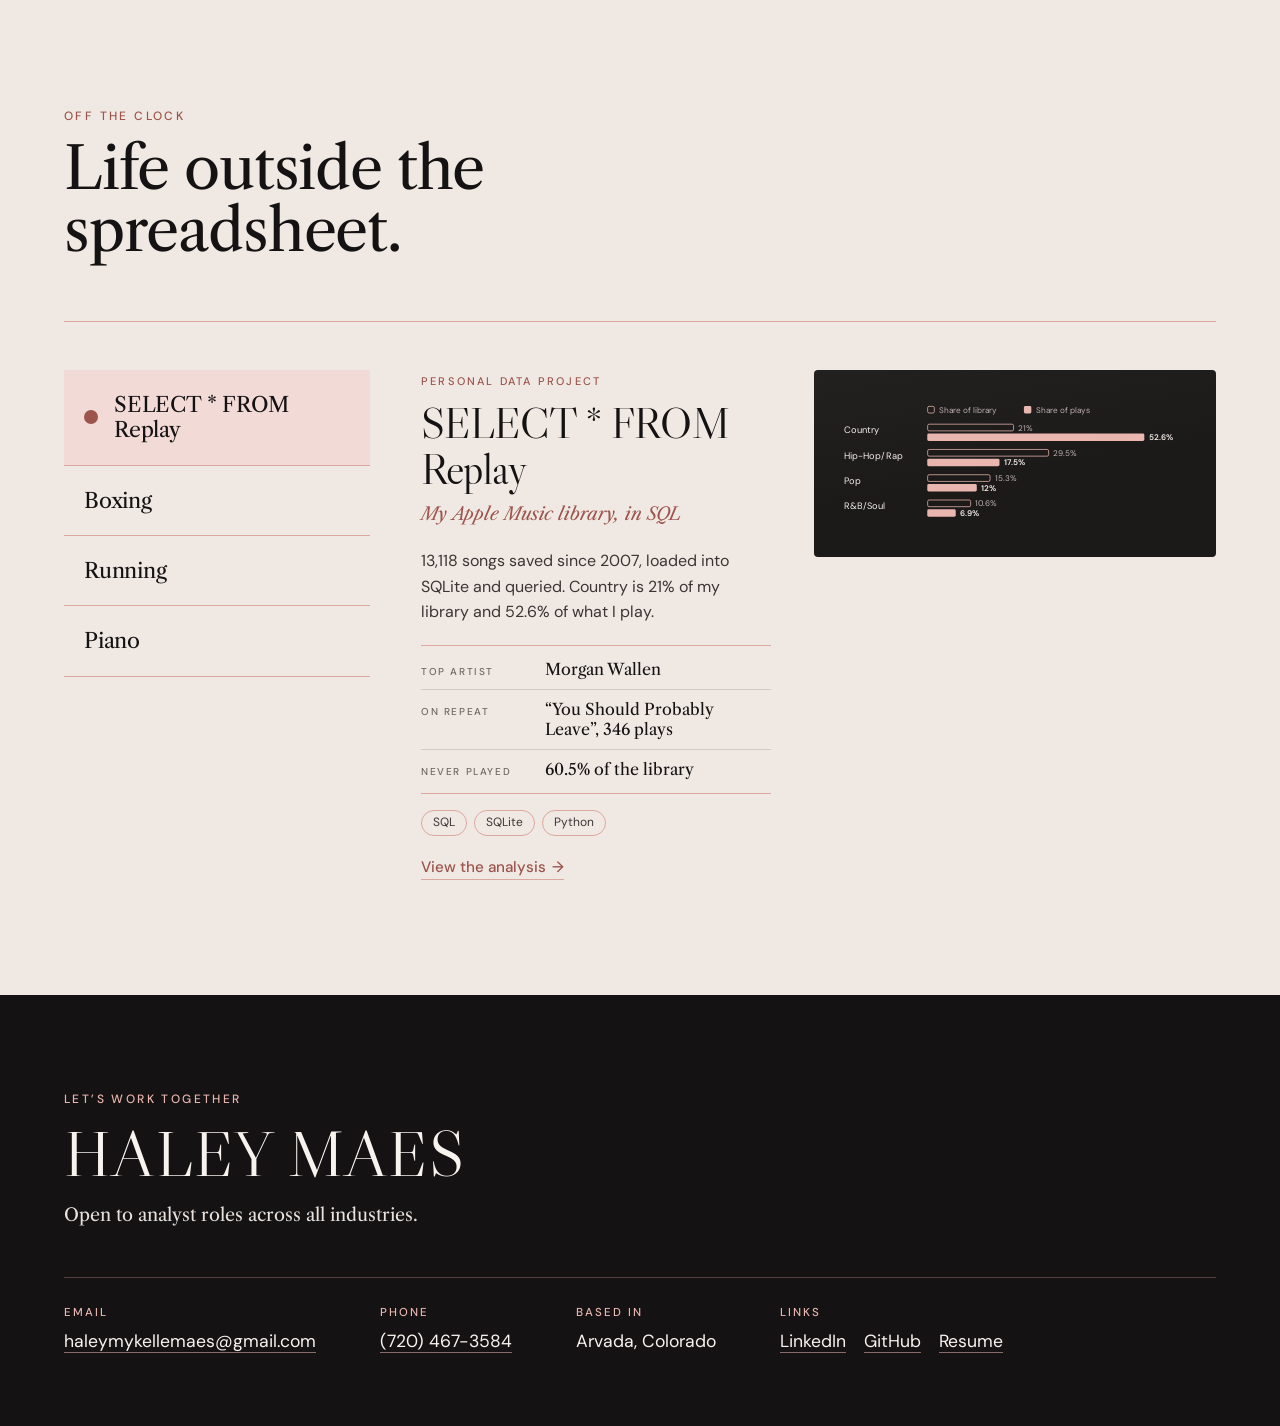
==== commit a0fee666: "Rename the Apple Music project to SELECT * FROM Replay The homepage list and panel, the project page" ====
--- a/index.html
+++ b/index.html
@@ -43,7 +43,7 @@
   <link rel="preconnect" href="https://fonts.gstatic.com" crossorigin />
   <link rel="stylesheet" href="https://fonts.googleapis.com/css2?family=DM+Sans:opsz,wght@9..40,400;9..40,500;9..40,600&family=Libre+Caslon+Display&family=Libre+Caslon+Text:ital,wght@0,400;0,700;1,400&display=swap" />
   <link rel="preload" as="image" href="assets/haley-headshot.webp" fetchpriority="high" />
-  <link rel="stylesheet" href="orbit.css?v=20261125" />
+  <link rel="stylesheet" href="orbit.css?v=20261125b" />
 </head>
 <body class="orbit-page">
   <a class="skip" href="#work">Skip to work</a>
@@ -139,7 +139,7 @@
              Without JavaScript the list is hidden and all four panels show in turn. -->
         <div class="otc" data-otc>
           <div class="otc__tabs" role="tablist" aria-label="Off the clock" aria-orientation="vertical">
-            <button class="otc__tab" type="button" role="tab" id="otc-tab-music" aria-controls="otc-music" aria-selected="true">Apple Music in SQL</button>
+            <button class="otc__tab" type="button" role="tab" id="otc-tab-music" aria-controls="otc-music" aria-selected="true">SELECT * FROM Replay</button>
             <button class="otc__tab" type="button" role="tab" id="otc-tab-boxing" aria-controls="otc-boxing" aria-selected="false" tabindex="-1">Boxing</button>
             <button class="otc__tab" type="button" role="tab" id="otc-tab-running" aria-controls="otc-running" aria-selected="false" tabindex="-1">Running</button>
             <button class="otc__tab" type="button" role="tab" id="otc-tab-piano" aria-controls="otc-piano" aria-selected="false" tabindex="-1">Piano</button>
@@ -149,7 +149,8 @@
           <section class="otc__panel is-active" id="otc-music" role="tabpanel" aria-labelledby="otc-tab-music" data-music-card>
             <div class="otc__text">
               <p class="otc__kicker">Personal data project</p>
-              <h3 class="otc__title otc__title--long">My Apple Music library, in SQL</h3>
+              <h3 class="otc__title otc__title--long">SELECT * FROM Replay</h3>
+              <p class="otc__sub">My Apple Music library, in SQL</p>
               <p class="otc__body otc__body--small" data-music-desc></p>
               <dl class="otc__stats" data-music-stats></dl>
               <ul class="otc__tools" aria-label="Tools"><li>SQL</li><li>SQLite</li><li>Python</li></ul>
--- a/orbit.css
+++ b/orbit.css
@@ -539,6 +539,8 @@
 .otc__kicker { margin: 0 0 12px; font: 500 11px/1.4 var(--sans); letter-spacing: 0.2em; text-transform: uppercase; color: var(--rose-ink); }
 .otc__title { margin: 0 0 clamp(14px, 2vw, 24px); font: 400 clamp(3rem, 5.6vw, 5.4rem)/0.98 var(--display); letter-spacing: -0.02em; }
 .otc__title--long { font-size: clamp(2.2rem, 3.4vw, 3.3rem); line-height: 1.04; }
+.otc__title--long:has(+ .otc__sub) { margin-bottom: 10px; }
+.otc__sub { margin: 0 0 clamp(14px, 2vw, 22px); font: italic 400 clamp(1.05rem, 1.4vw, 1.25rem)/1.35 var(--serif); color: var(--rose-ink); }
 .otc__body { font: 400 clamp(1.08rem, 1.45vw, 1.4rem)/1.5 var(--serif); color: var(--ink); }
 .otc__body--small { font: 400 1rem/1.6 var(--sans); color: var(--ink-2); }
 .otc__stats { margin: 20px 0 0; padding: 4px 0; border-block: 1px solid var(--blush-line); }
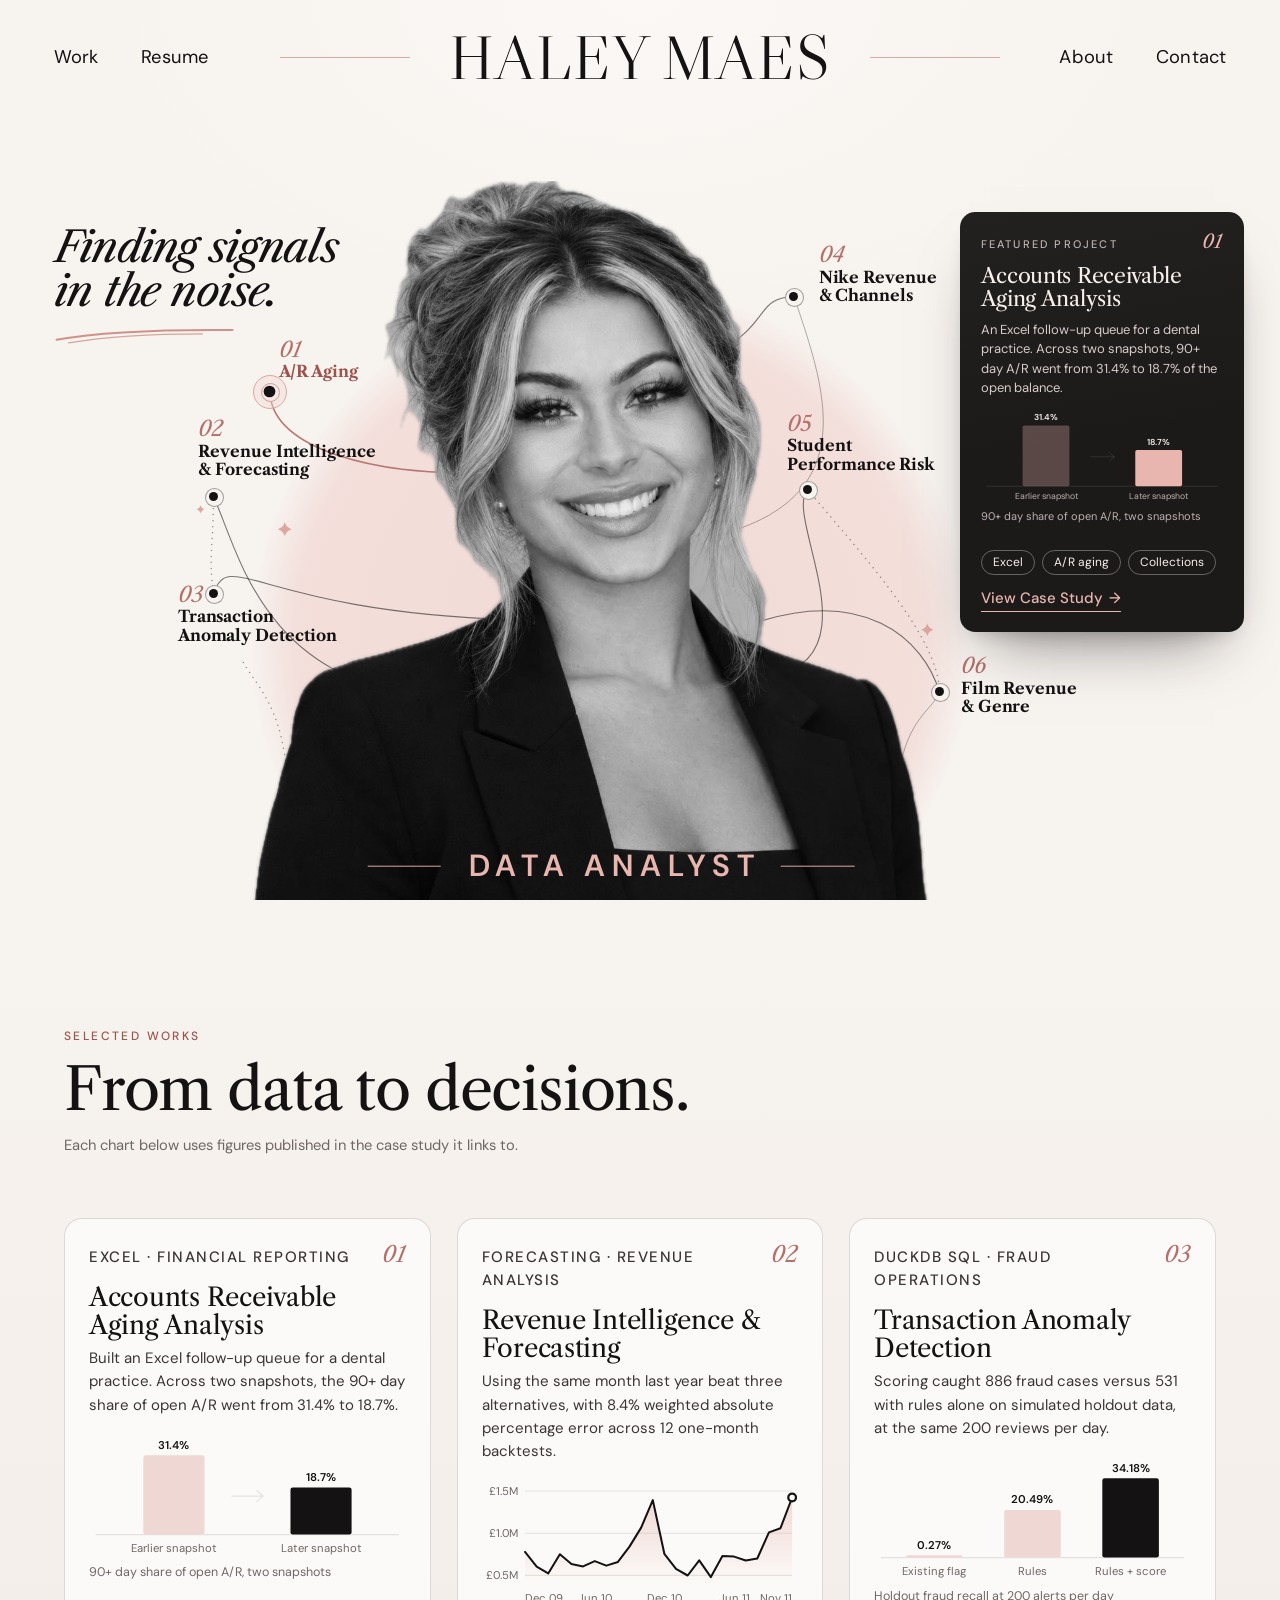
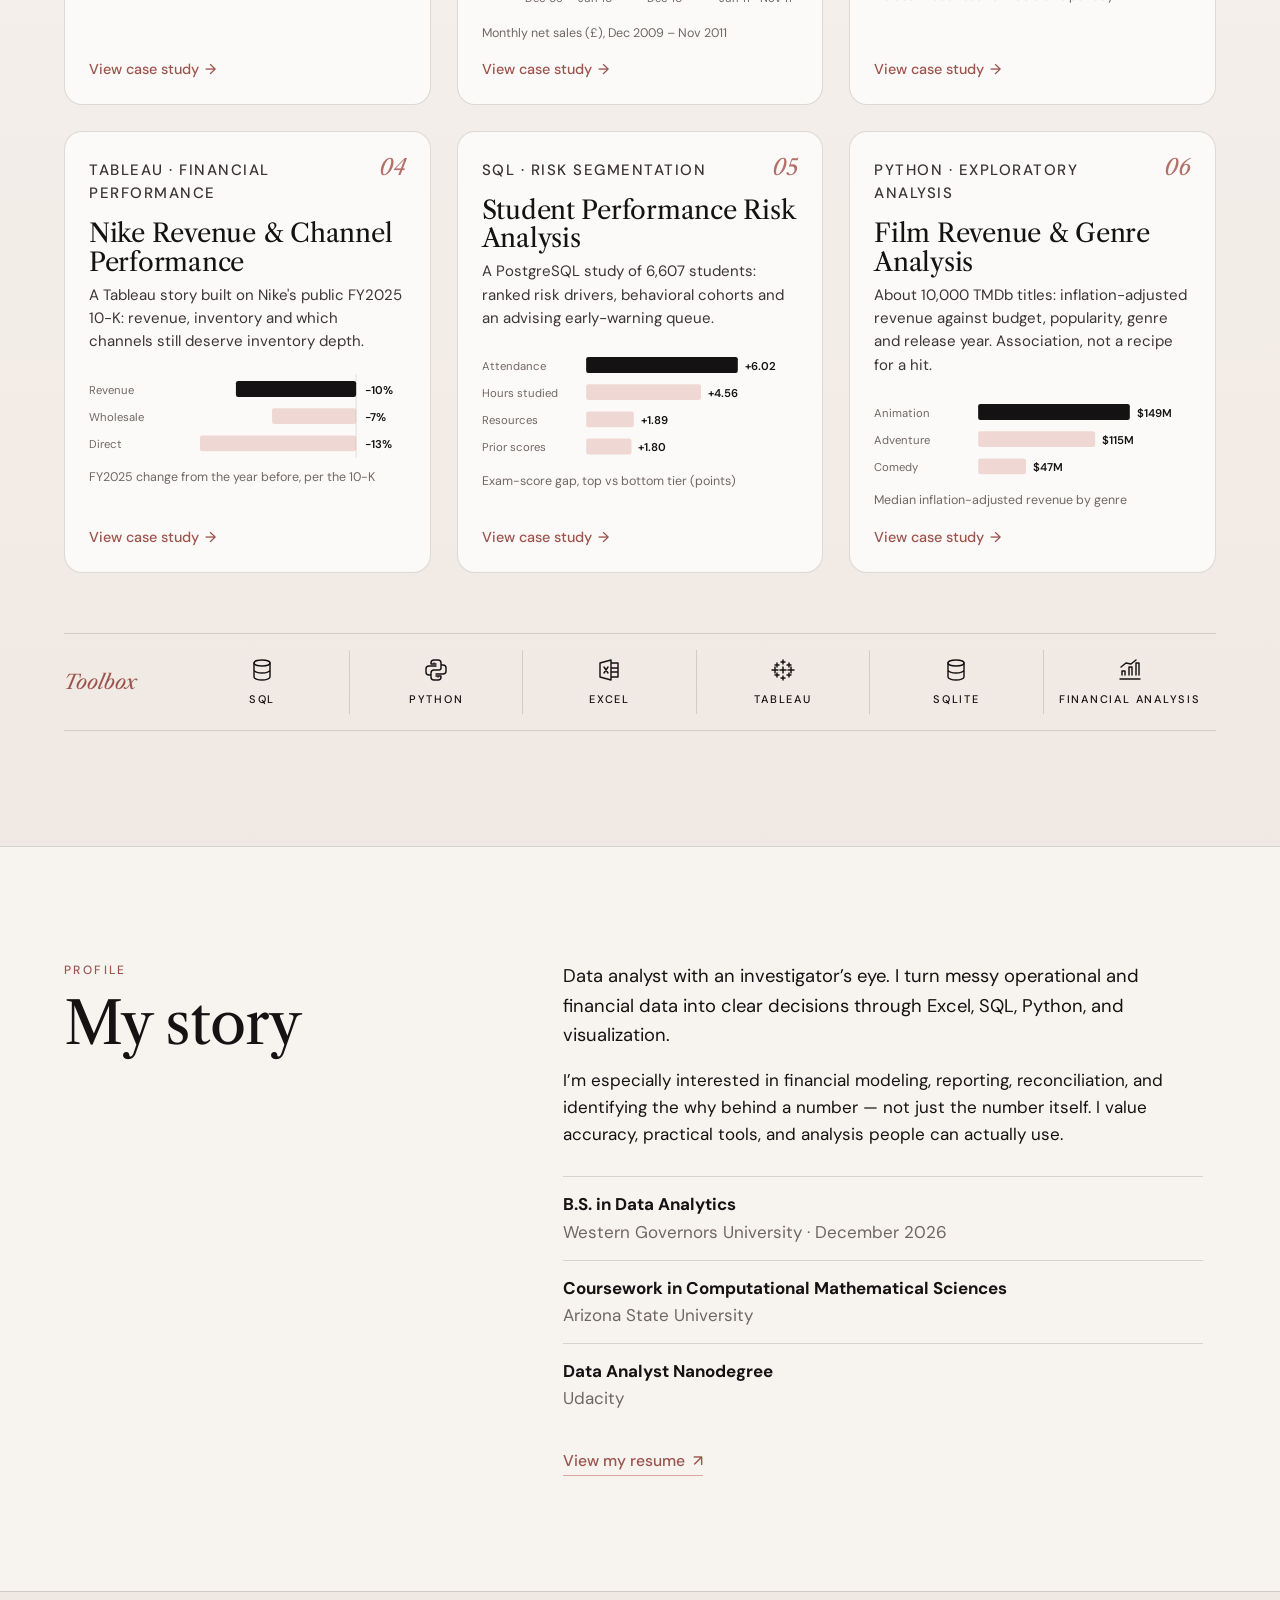
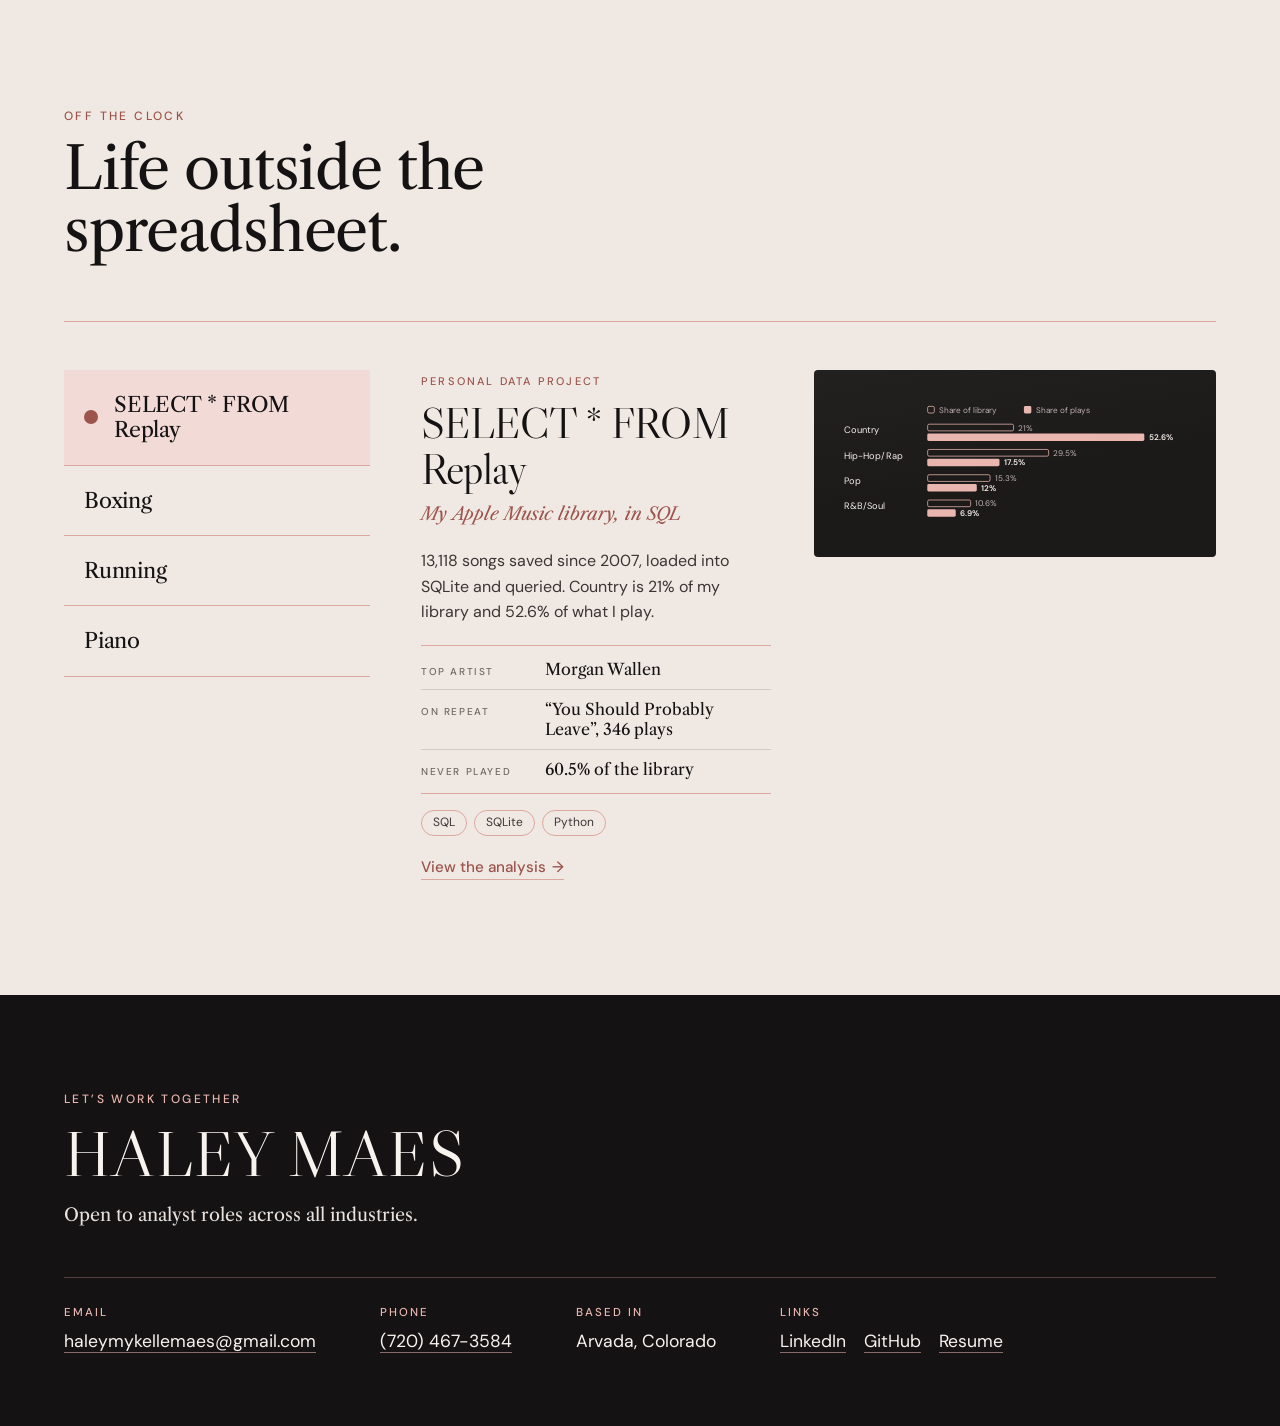
==== commit 91e351fb: "Off the clock: Rocky marathon and sprinter copy; drop the sample-size caption - Boxing: the first we" ====
--- a/index.html
+++ b/index.html
@@ -162,7 +162,7 @@
           <section class="otc__panel" id="otc-boxing" role="tabpanel" aria-labelledby="otc-tab-boxing" tabindex="0">
             <div class="otc__text">
               <h3 class="otc__title">Boxing</h3>
-              <p class="otc__body">I started boxing on weekends with my godfather. It took me a while to get into it, and the pink gloves may have had something to do with why I fell in love with it. Despite my relentless affinity for country music, “Eye of the Tiger” is one of the greatest songs to ever exist.</p>
+              <p class="otc__body">I started boxing on weekends with my godfather. It took me a while to get into it, and the pink gloves may have had something to do with why I fell in love with it. During my first weekend of recovery, I watched all of the Rocky movies in one sitting. This is when I also discovered that, despite my relentless affinity for country music, “Eye of the Tiger” is one of the greatest songs to ever exist.</p>
             </div>
             <div class="otc__media"><img src="assets/off-the-clock/gloves.webp" width="630" height="640" alt="A pair of hot-pink boxing gloves" loading="lazy" decoding="async" /></div>
           </section>
@@ -170,7 +170,7 @@
           <section class="otc__panel" id="otc-running" role="tabpanel" aria-labelledby="otc-tab-running" tabindex="0">
             <div class="otc__text">
               <h3 class="otc__title">Running</h3>
-              <p class="otc__body">I ran track in high school and took up long-distance running this summer. A pair of very pink running shoes gave me a little extra motivation to get out the door.</p>
+              <p class="otc__body">I was a sprinter on my high school track team, so taking up long-distance running this summer was a real change of pace. A pair of very pink running shoes gave me a little extra motivation to get out the door.</p>
             </div>
             <div class="otc__media"><img src="assets/off-the-clock/shoes.webp" width="900" height="467" alt="A hot-pink running shoe" loading="lazy" decoding="async" /></div>
           </section>
